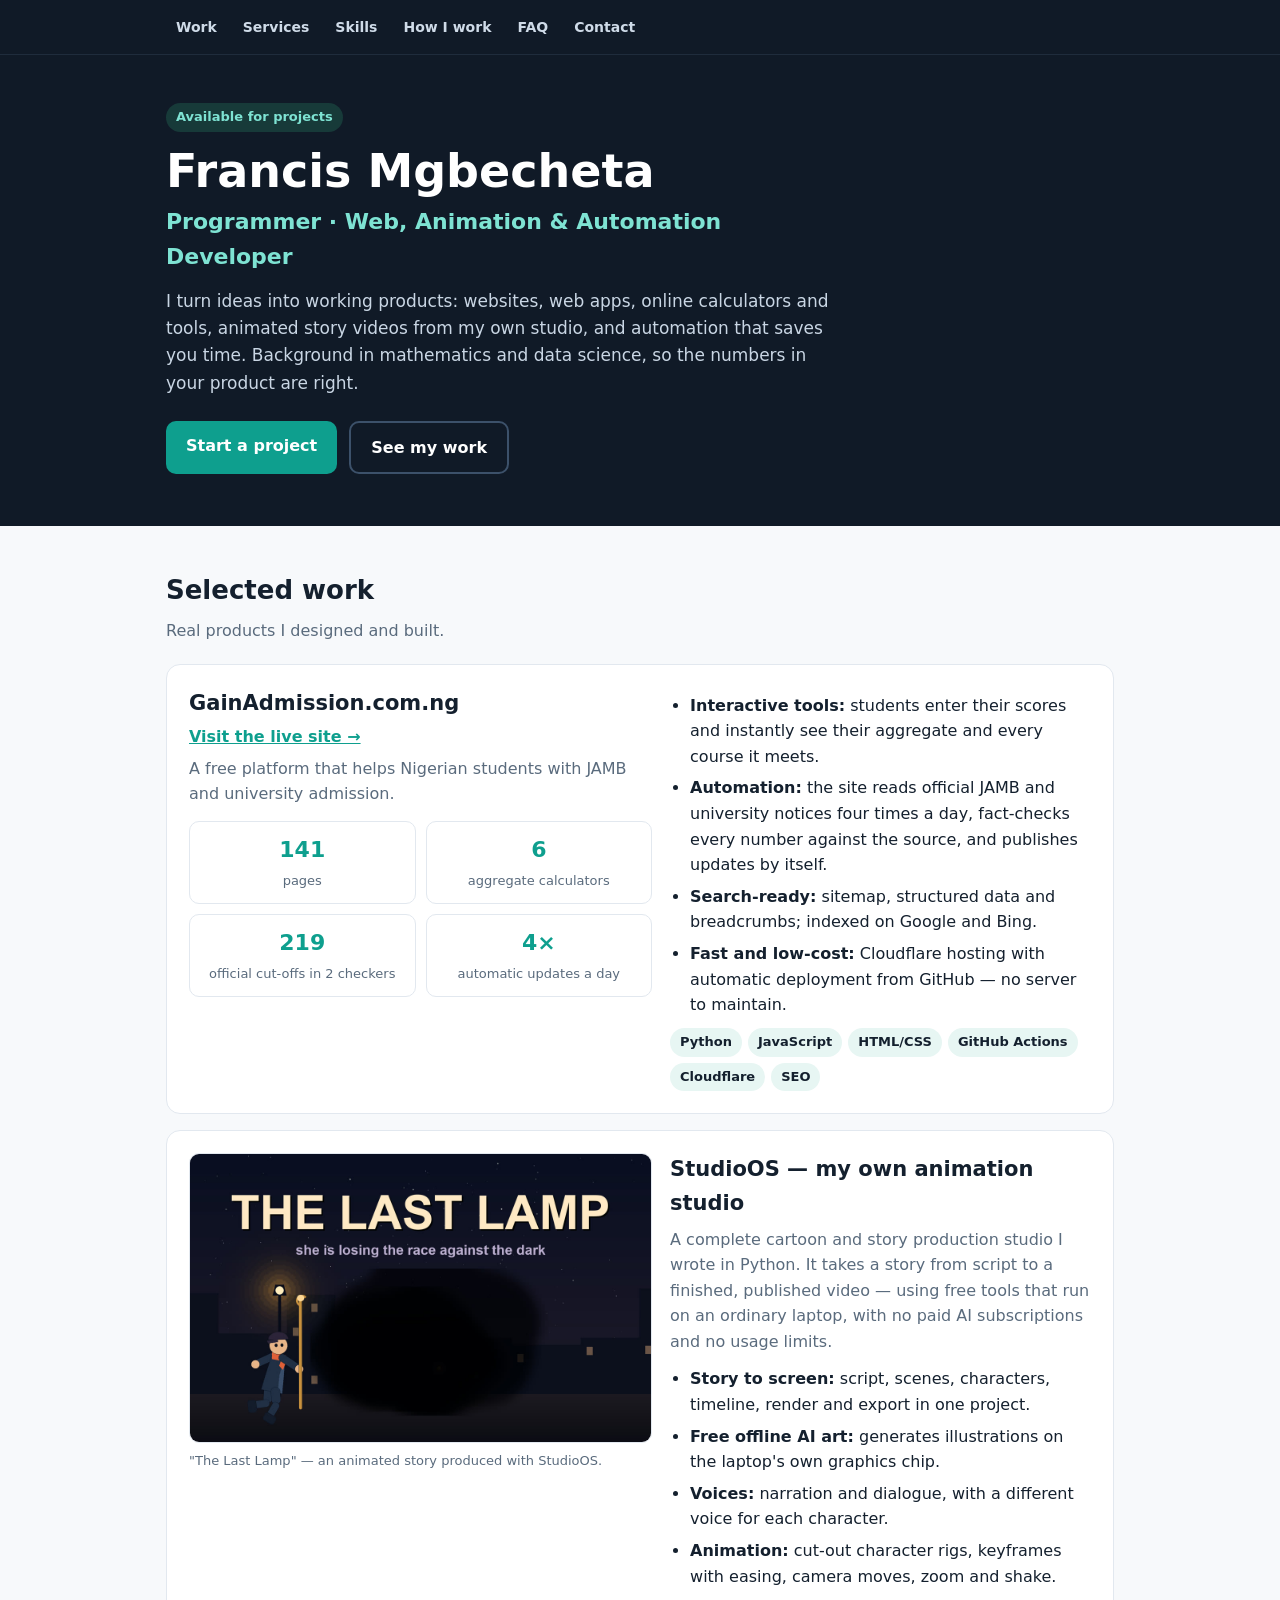
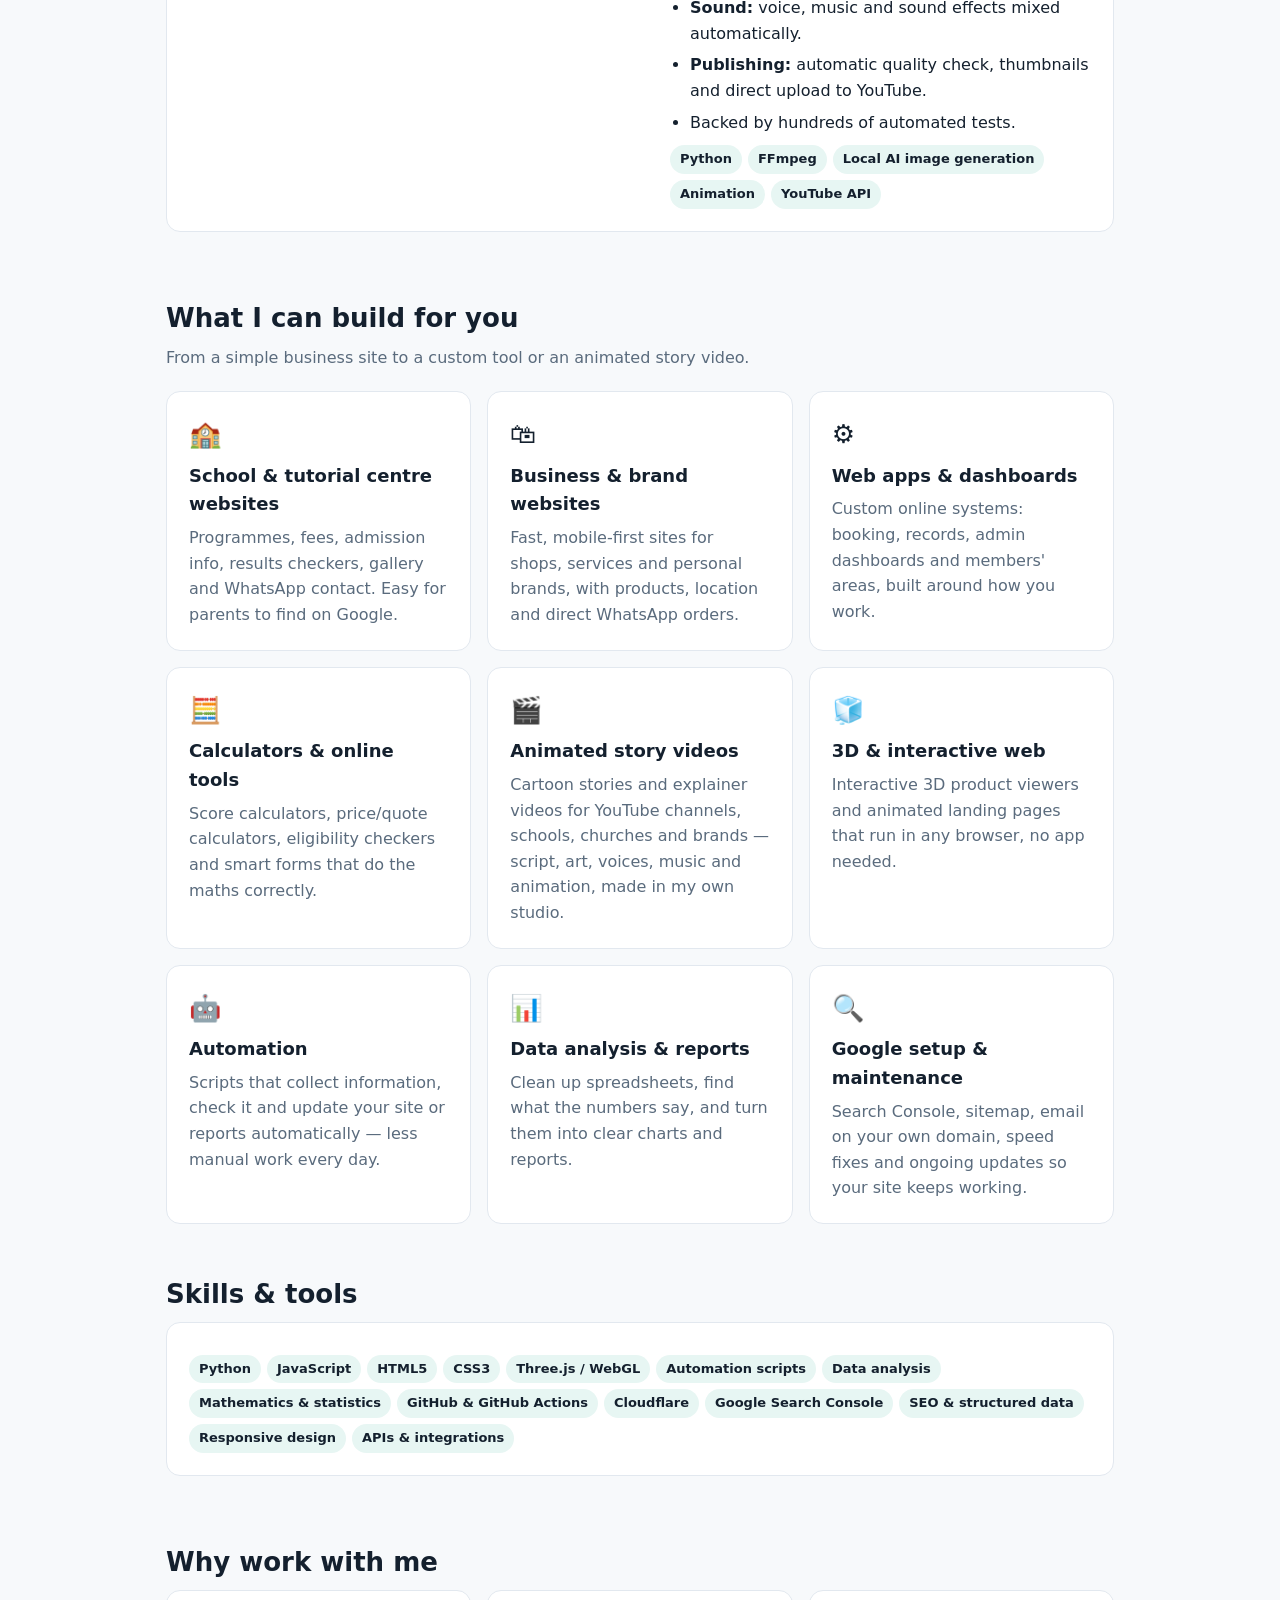
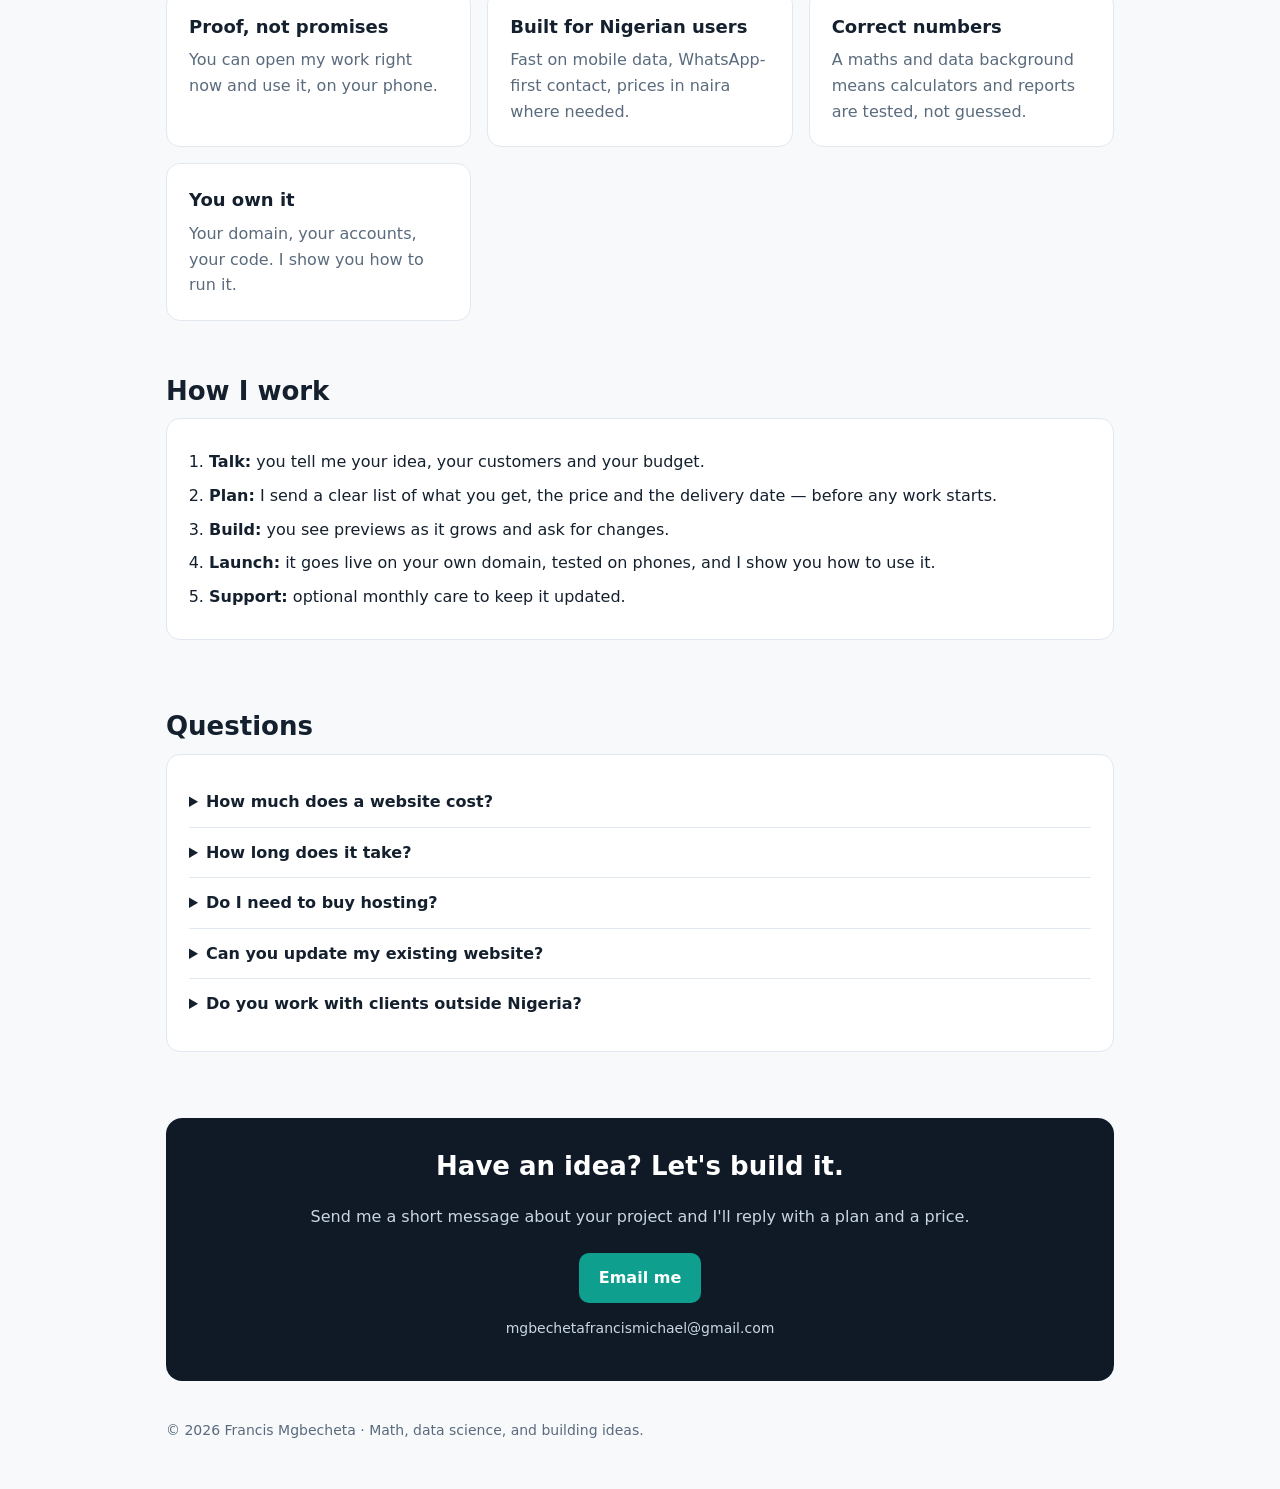
==== index.html @ 2dc27412 "Portfolio: Francis Mgbecheta" ====
<!doctype html>
<html lang="en">
<head>
<meta charset="utf-8">
<meta name="viewport" content="width=device-width, initial-scale=1">
<title>Francis Mgbecheta - Programmer, Web, Animation &amp; Automation</title>
<meta name="description" content="Francis Mgbecheta builds websites, web apps, online tools, animated story videos and automation for schools, businesses and brands. See GainAdmission.com.ng and StudioOS, my own animation studio.">
<style>
:root {
  --bg: #f7f9fb; --card: #ffffff; --text: #14202e; --muted: #5a6b7d; --line: #e2e8ef;
  --brand: #0e9f8e; --brand-dark: #0b7f72; --navy: #101a27; --chip: #e7f6f3;
}
@media (prefers-color-scheme: dark) {
  :root { --bg: #0f1722; --card: #172231; --text: #e8eef5; --muted: #9fb0c3; --line: #263547;
          --brand: #22c3ae; --brand-dark: #1aa794; --navy: #0a1119; --chip: #173a39; }
}
* { box-sizing: border-box; }
html { scroll-behavior: smooth; }
body { margin: 0; background: var(--bg); color: var(--text);
  font: 16px/1.6 system-ui, -apple-system, "Segoe UI", Roboto, Arial, sans-serif; }
.wrap { max-width: 980px; margin: 0 auto; padding: 0 16px; }
nav.top { position: sticky; top: 0; z-index: 5; background: var(--navy); border-bottom: 1px solid #1f2c3c; }
nav.top .wrap { display: flex; gap: 6px; overflow-x: auto; white-space: nowrap; padding-top: 10px; padding-bottom: 10px; scrollbar-width: none; }
nav.top a { color: #cfdbe8; text-decoration: none; font-size: 14px; font-weight: 600; padding: 6px 10px; border-radius: 8px; }
nav.top a:hover { background: #1c2a3b; color: #fff; }
header { background: var(--navy); color: #fff; padding: 48px 0 52px; }
.tag { display: inline-block; background: #173a39; color: #7ee3d3; font-size: 13px; font-weight: 700; padding: 4px 10px; border-radius: 999px; margin-bottom: 14px; }
header h1 { margin: 0 0 6px; font-size: clamp(30px, 6.5vw, 46px); line-height: 1.12; }
header .role { margin: 0 0 14px; font-size: clamp(18px, 3.6vw, 22px); color: #7ee3d3; font-weight: 700; }
header p { margin: 0; color: #c9d6e4; font-size: 17px; max-width: 680px; }
.btns { margin-top: 24px; display: flex; flex-wrap: wrap; gap: 12px; }
.btn { display: inline-block; padding: 12px 20px; border-radius: 10px; font-weight: 700; text-decoration: none; }
.btn-main { background: var(--brand); color: #fff; }
.btn-main:hover { background: var(--brand-dark); }
.btn-ghost { border: 2px solid #3c516a; color: #fff; }
section { padding: 44px 0 6px; }
h2 { font-size: 26px; margin: 0 0 6px; }
.sub { color: var(--muted); margin: 0 0 20px; }
.card { background: var(--card); border: 1px solid var(--line); border-radius: 14px; padding: 22px; margin-bottom: 16px; }
.project { display: grid; gap: 18px; }
@media (min-width: 760px) { .project.two { grid-template-columns: 1.1fr 1fr; align-items: start; } }
.shot { width: 100%; border-radius: 10px; border: 1px solid var(--line); background: linear-gradient(135deg, #12304a, #0e9f8e); aspect-ratio: 16 / 10; object-fit: cover; display: block; }
.shot-ph { display: flex; align-items: center; justify-content: center; color: #e8fff9; font-weight: 800; font-size: 22px; text-align: center; padding: 16px; }
.project h3 { margin: 0 0 4px; font-size: 21px; }
.project .link { color: var(--brand); font-weight: 700; }
.lede { color: var(--muted); margin: 6px 0 12px; }
.chips { display: flex; flex-wrap: wrap; gap: 6px; margin: 10px 0 0; padding: 0; list-style: none; }
.chips li { background: var(--chip); color: var(--text); font-size: 13px; font-weight: 600; padding: 4px 10px; border-radius: 999px; margin: 0; }
.stats { display: grid; grid-template-columns: repeat(2, 1fr); gap: 10px; margin: 14px 0; }
.stat { border: 1px solid var(--line); border-radius: 10px; padding: 10px; text-align: center; }
.stat b { display: block; font-size: 22px; color: var(--brand); }
.stat span { font-size: 13px; color: var(--muted); }
ul.list { padding-left: 20px; margin: 0; }
ul.list li { margin: 6px 0; }
.grid { display: grid; grid-template-columns: repeat(auto-fit, minmax(250px, 1fr)); gap: 16px; }
.grid .card { margin: 0; }
.grid .card h3 { margin: 0 0 6px; font-size: 18px; }
.grid .card p { margin: 0; color: var(--muted); }
.icon { font-size: 26px; display: block; margin-bottom: 6px; }
ol.steps { padding-left: 20px; margin: 0; }
ol.steps li { margin: 8px 0; }
details { border-bottom: 1px solid var(--line); padding: 12px 0; }
details:last-child { border-bottom: 0; }
summary { cursor: pointer; font-weight: 700; }
details p { color: var(--muted); margin: 8px 0 0; }
.cta { background: var(--navy); color: #fff; border-radius: 16px; padding: 28px 22px; text-align: center; }
.cta h2 { color: #fff; }
.cta p { color: #c9d6e4; }
footer { padding: 32px 0 48px; color: var(--muted); font-size: 14px; }
a { color: var(--brand); }
</style>
</head>
<body>
<nav class="top" aria-label="Sections">
  <div class="wrap">
    <a href="#work">Work</a>
    <a href="#services">Services</a>
    <a href="#skills">Skills</a>
    <a href="#process">How I work</a>
    <a href="#faq">FAQ</a>
    <a href="#contact">Contact</a>
  </div>
</nav>

<header>
  <div class="wrap">
    <span class="tag">Available for projects</span>
    <h1>Francis Mgbecheta</h1>
    <p class="role">Programmer &middot; Web, Animation &amp; Automation Developer</p>
    <p>I turn ideas into working products: websites, web apps, online calculators and tools, animated
    story videos from my own studio, and automation that saves you time. Background in mathematics and data science, so the numbers in
    your product are right.</p>
    <div class="btns">
      <a class="btn btn-main" href="#contact">Start a project</a>
      <a class="btn btn-ghost" href="#work">See my work</a>
    </div>
  </div>
</header>

<main class="wrap">

  <section id="work">
    <h2>Selected work</h2>
    <p class="sub">Real products I designed and built.</p>

    <div class="card project two">
      <div>
        <h3>GainAdmission.com.ng</h3>
        <a class="link" href="https://gainadmission.com.ng/" target="_blank" rel="noopener">Visit the live site &rarr;</a>
        <p class="lede">A free platform that helps Nigerian students with JAMB and university admission.</p>
        <div class="stats">
          <div class="stat"><b>141</b><span>pages</span></div>
          <div class="stat"><b>6</b><span>aggregate calculators</span></div>
          <div class="stat"><b>219</b><span>official cut-offs in 2 checkers</span></div>
          <div class="stat"><b>4&times;</b><span>automatic updates a day</span></div>
        </div>
      </div>
      <div>
        <ul class="list">
          <li><strong>Interactive tools:</strong> students enter their scores and instantly see their aggregate and every
          course it meets.</li>
          <li><strong>Automation:</strong> the site reads official JAMB and university notices four times a day,
          fact-checks every number against the source, and publishes updates by itself.</li>
          <li><strong>Search-ready:</strong> sitemap, structured data and breadcrumbs; indexed on Google and Bing.</li>
          <li><strong>Fast and low-cost:</strong> Cloudflare hosting with automatic deployment from GitHub &mdash; no
          server to maintain.</li>
        </ul>
        <ul class="chips"><li>Python</li><li>JavaScript</li><li>HTML/CSS</li><li>GitHub Actions</li><li>Cloudflare</li><li>SEO</li></ul>
      </div>
    </div>

    <div class="card project two">
      <div>
        <img class="shot" src="img/studioos-last-lamp.jpg" alt="Thumbnail of the animated story The Last Lamp, made with StudioOS">
        <p style="color:var(--muted);font-size:13px;margin:8px 0 0">"The Last Lamp" &mdash; an animated story produced with StudioOS.</p>
      </div>
      <div>
        <h3>StudioOS &mdash; my own animation studio</h3>
        <p class="lede">A complete cartoon and story production studio I wrote in Python. It takes a story from script
        to a finished, published video &mdash; using free tools that run on an ordinary laptop, with no paid AI
        subscriptions and no usage limits.</p>
        <ul class="list">
          <li><strong>Story to screen:</strong> script, scenes, characters, timeline, render and export in one project.</li>
          <li><strong>Free offline AI art:</strong> generates illustrations on the laptop's own graphics chip.</li>
          <li><strong>Voices:</strong> narration and dialogue, with a different voice for each character.</li>
          <li><strong>Animation:</strong> cut-out character rigs, keyframes with easing, camera moves, zoom and shake.</li>
          <li><strong>Sound:</strong> voice, music and sound effects mixed automatically.</li>
          <li><strong>Publishing:</strong> automatic quality check, thumbnails and direct upload to YouTube.</li>
          <li>Backed by hundreds of automated tests.</li>
        </ul>
        <ul class="chips"><li>Python</li><li>FFmpeg</li><li>Local AI image generation</li><li>Animation</li><li>YouTube API</li></ul>
      </div>
    </div>
  </section>

  <section id="services">
    <h2>What I can build for you</h2>
    <p class="sub">From a simple business site to a custom tool or an animated story video.</p>
    <div class="grid">
      <div class="card"><span class="icon">&#127979;</span><h3>School &amp; tutorial centre websites</h3>
        <p>Programmes, fees, admission info, results checkers, gallery and WhatsApp contact. Easy for parents to find on Google.</p></div>
      <div class="card"><span class="icon">&#128717;</span><h3>Business &amp; brand websites</h3>
        <p>Fast, mobile-first sites for shops, services and personal brands, with products, location and direct WhatsApp orders.</p></div>
      <div class="card"><span class="icon">&#9881;&#65039;</span><h3>Web apps &amp; dashboards</h3>
        <p>Custom online systems: booking, records, admin dashboards and members' areas, built around how you work.</p></div>
      <div class="card"><span class="icon">&#129518;</span><h3>Calculators &amp; online tools</h3>
        <p>Score calculators, price/quote calculators, eligibility checkers and smart forms that do the maths correctly.</p></div>
      <div class="card"><span class="icon">&#127916;</span><h3>Animated story videos</h3>
        <p>Cartoon stories and explainer videos for YouTube channels, schools, churches and brands &mdash; script, art,
        voices, music and animation, made in my own studio.</p></div>
      <div class="card"><span class="icon">&#129482;</span><h3>3D &amp; interactive web</h3>
        <p>Interactive 3D product viewers and animated landing pages that run in any browser, no app needed.</p></div>
      <div class="card"><span class="icon">&#129302;</span><h3>Automation</h3>
        <p>Scripts that collect information, check it and update your site or reports automatically &mdash; less manual work every day.</p></div>
      <div class="card"><span class="icon">&#128202;</span><h3>Data analysis &amp; reports</h3>
        <p>Clean up spreadsheets, find what the numbers say, and turn them into clear charts and reports.</p></div>
      <div class="card"><span class="icon">&#128269;</span><h3>Google setup &amp; maintenance</h3>
        <p>Search Console, sitemap, email on your own domain, speed fixes and ongoing updates so your site keeps working.</p></div>
    </div>
  </section>

  <section id="skills">
    <h2>Skills &amp; tools</h2>
    <div class="card">
      <ul class="chips">
        <li>Python</li><li>JavaScript</li><li>HTML5</li><li>CSS3</li><li>Three.js / WebGL</li><li>Automation scripts</li>
        <li>Data analysis</li><li>Mathematics &amp; statistics</li><li>GitHub &amp; GitHub Actions</li><li>Cloudflare</li>
        <li>Google Search Console</li><li>SEO &amp; structured data</li><li>Responsive design</li><li>APIs &amp; integrations</li>
      </ul>
    </div>
  </section>

  <section>
    <h2>Why work with me</h2>
    <div class="grid">
      <div class="card"><h3>Proof, not promises</h3><p>You can open my work right now and use it, on your phone.</p></div>
      <div class="card"><h3>Built for Nigerian users</h3><p>Fast on mobile data, WhatsApp-first contact, prices in naira where needed.</p></div>
      <div class="card"><h3>Correct numbers</h3><p>A maths and data background means calculators and reports are tested, not guessed.</p></div>
      <div class="card"><h3>You own it</h3><p>Your domain, your accounts, your code. I show you how to run it.</p></div>
    </div>
  </section>

  <section id="process">
    <h2>How I work</h2>
    <div class="card">
      <ol class="steps">
        <li><strong>Talk:</strong> you tell me your idea, your customers and your budget.</li>
        <li><strong>Plan:</strong> I send a clear list of what you get, the price and the delivery date &mdash; before any work starts.</li>
        <li><strong>Build:</strong> you see previews as it grows and ask for changes.</li>
        <li><strong>Launch:</strong> it goes live on your own domain, tested on phones, and I show you how to use it.</li>
        <li><strong>Support:</strong> optional monthly care to keep it updated.</li>
      </ol>
    </div>
  </section>

  <section id="faq">
    <h2>Questions</h2>
    <div class="card">
      <details><summary>How much does a website cost?</summary>
        <p>It depends on the number of pages and features. Tell me what you need and I'll send a fixed price before I start &mdash; no surprises.</p></details>
      <details><summary>How long does it take?</summary>
        <p>A simple business or school site usually takes days, not months. Bigger apps and 3D projects get a clear timeline in the plan.</p></details>
      <details><summary>Do I need to buy hosting?</summary>
        <p>Often not. Many sites can run on free or very low-cost hosting. You will usually only need your own domain name.</p></details>
      <details><summary>Can you update my existing website?</summary>
        <p>Yes &mdash; I can fix, speed up, redesign or add tools to an existing site.</p></details>
      <details><summary>Do you work with clients outside Nigeria?</summary>
        <p>Yes. I work remotely and communicate by email or WhatsApp.</p></details>
    </div>
  </section>

  <section id="contact">
    <div class="cta">
      <h2>Have an idea? Let's build it.</h2>
      <p>Send me a short message about your project and I'll reply with a plan and a price.</p>
      <div class="btns" style="justify-content:center">
        <a class="btn btn-main" href="mailto:mgbechetafrancismichael@gmail.com?subject=Project%20enquiry">Email me</a>
      </div>
      <p style="margin-top:14px;font-size:14px">mgbechetafrancismichael@gmail.com</p>
    </div>
  </section>
</main>

<footer>
  <div class="wrap">&copy; 2026 Francis Mgbecheta &middot; Math, data science, and building ideas.</div>
</footer>
</body>
</html>
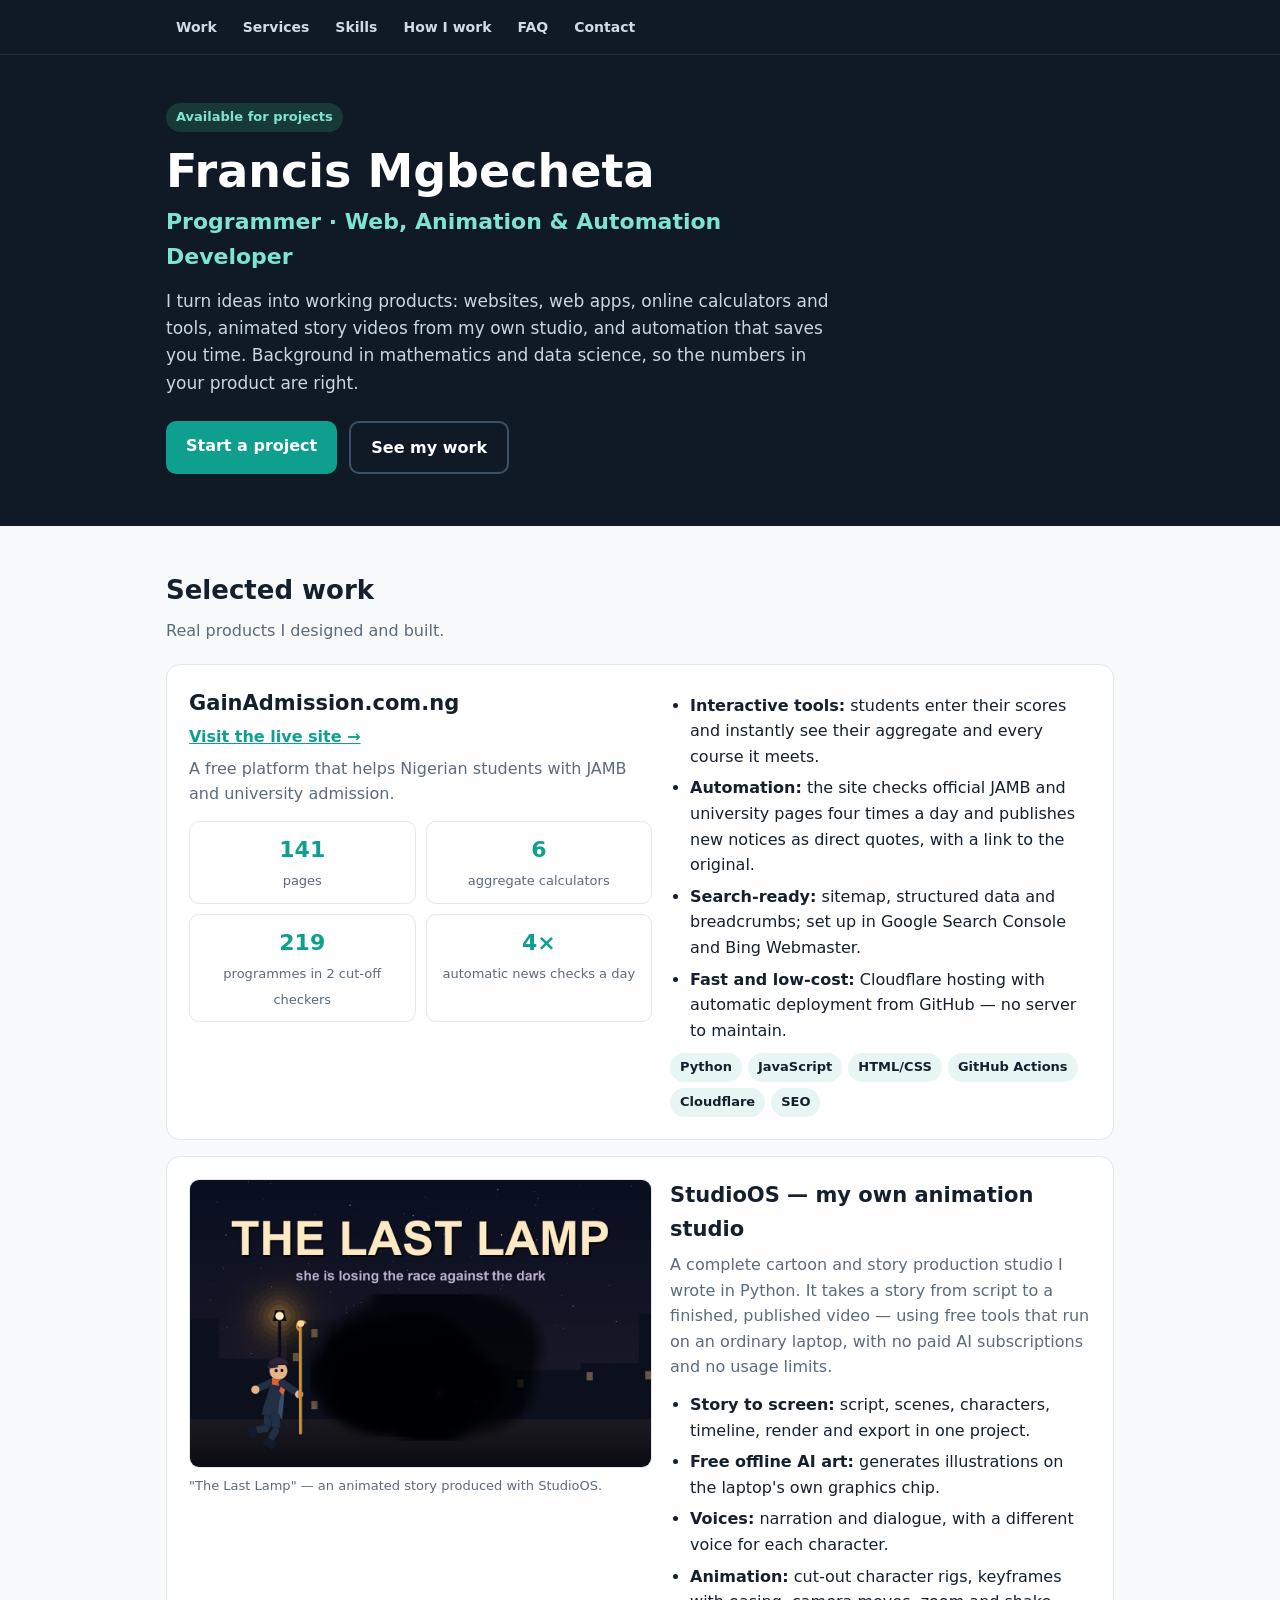
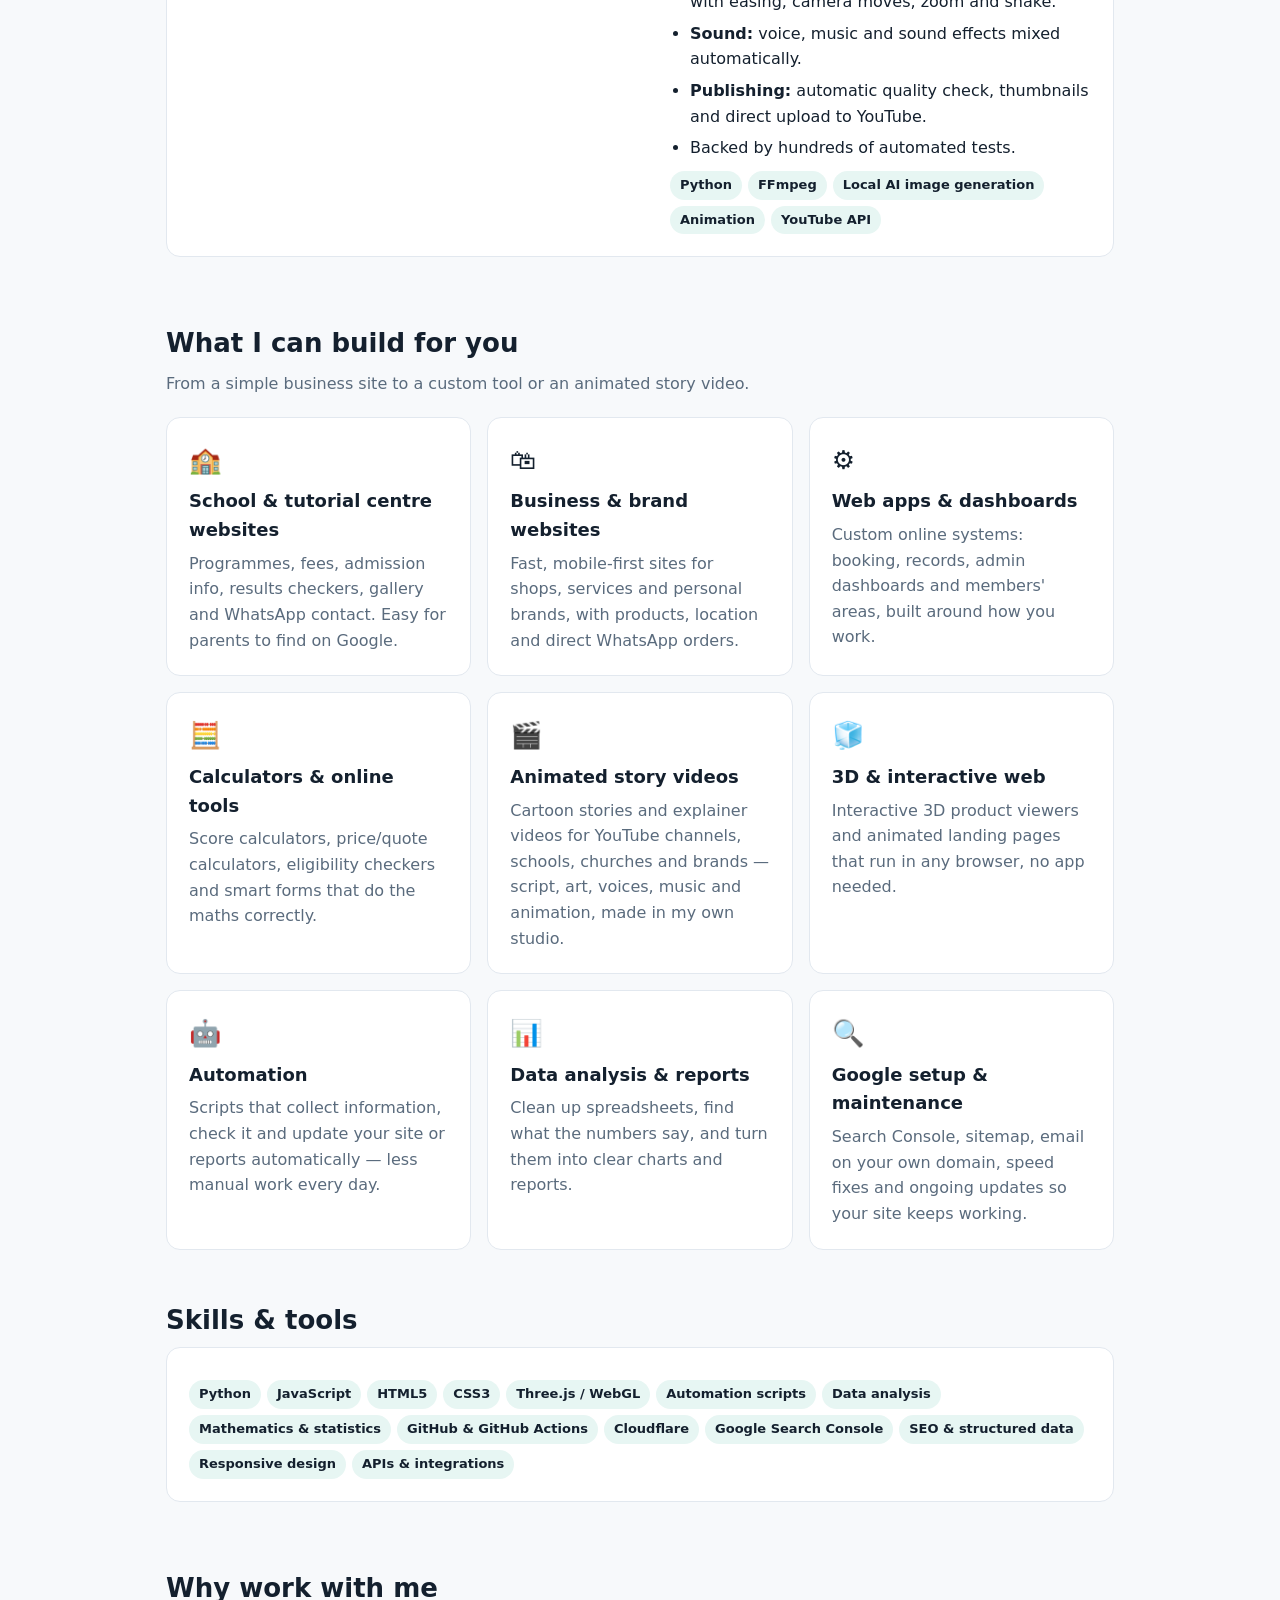
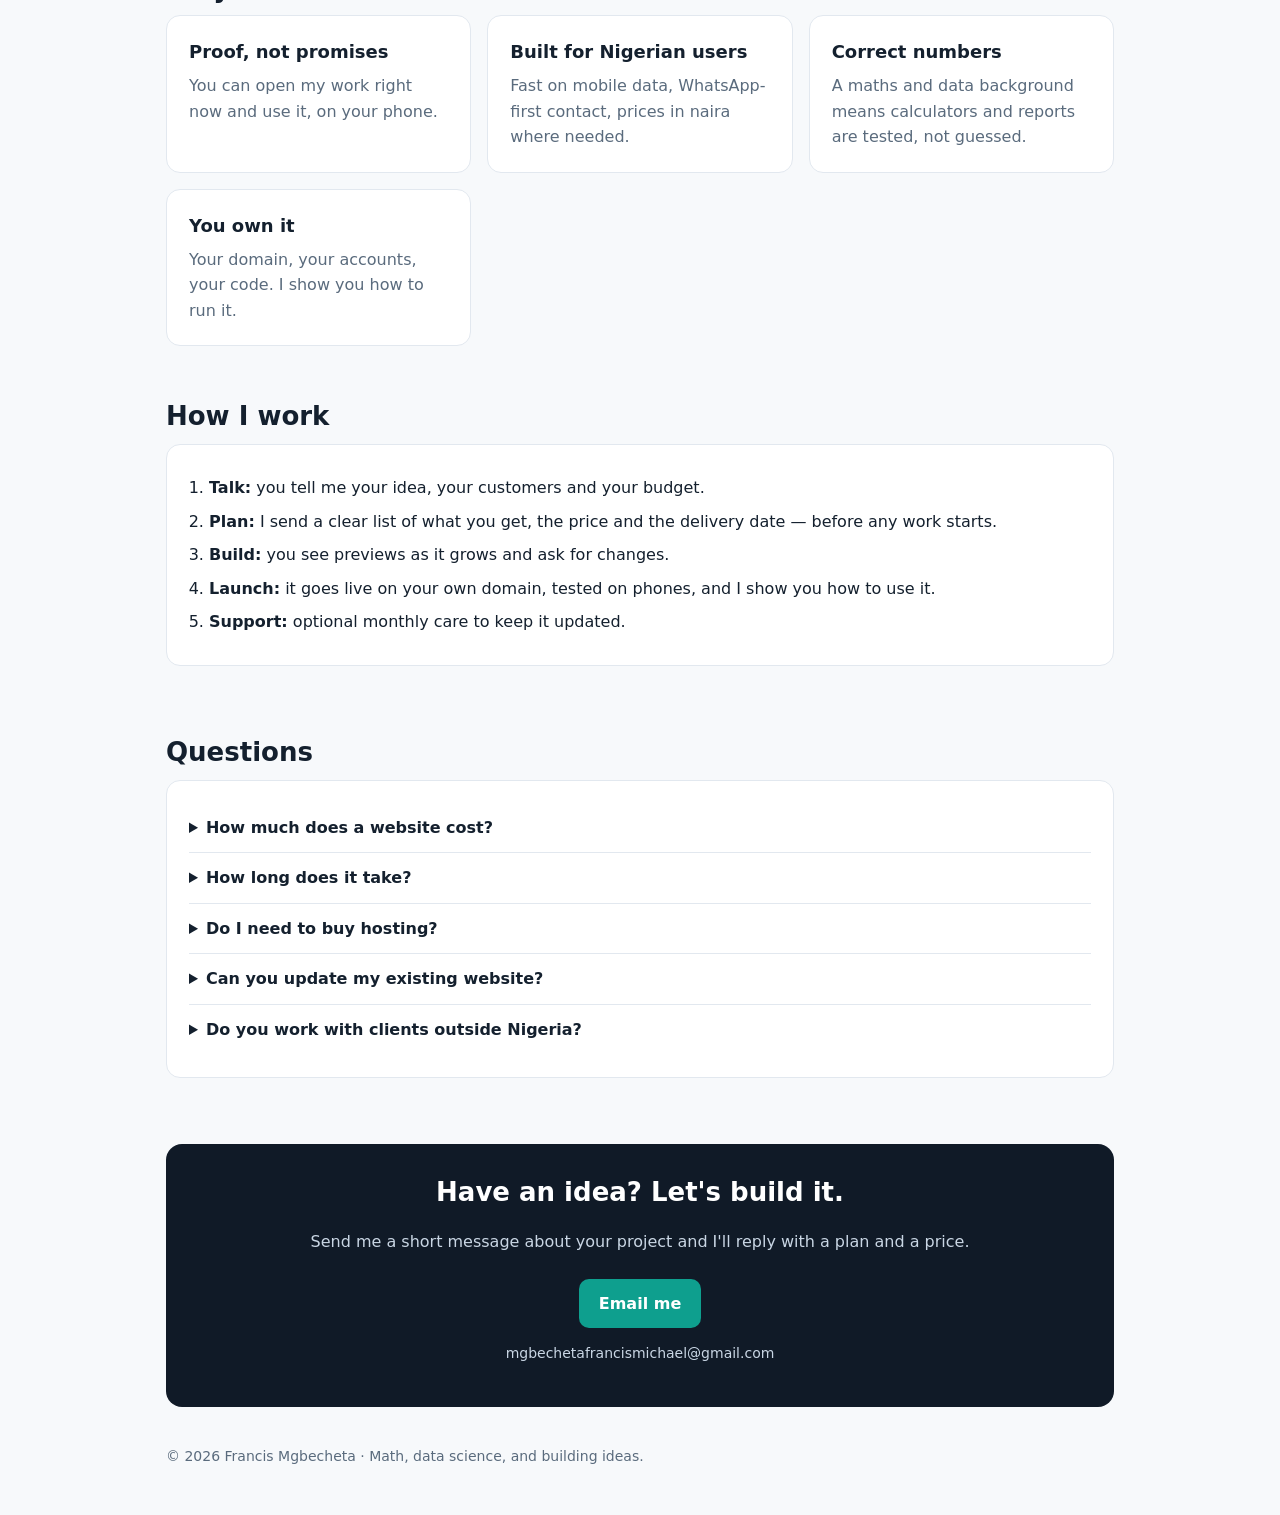
==== commit 03c9e457: "Accurate wording for GainAdmission automation" ====
--- a/index.html
+++ b/index.html
@@ -111,17 +111,17 @@
         <div class="stats">
           <div class="stat"><b>141</b><span>pages</span></div>
           <div class="stat"><b>6</b><span>aggregate calculators</span></div>
-          <div class="stat"><b>219</b><span>official cut-offs in 2 checkers</span></div>
-          <div class="stat"><b>4&times;</b><span>automatic updates a day</span></div>
+          <div class="stat"><b>219</b><span>programmes in 2 cut-off checkers</span></div>
+          <div class="stat"><b>4&times;</b><span>automatic news checks a day</span></div>
         </div>
       </div>
       <div>
         <ul class="list">
           <li><strong>Interactive tools:</strong> students enter their scores and instantly see their aggregate and every
           course it meets.</li>
-          <li><strong>Automation:</strong> the site reads official JAMB and university notices four times a day,
-          fact-checks every number against the source, and publishes updates by itself.</li>
-          <li><strong>Search-ready:</strong> sitemap, structured data and breadcrumbs; indexed on Google and Bing.</li>
+          <li><strong>Automation:</strong> the site checks official JAMB and university pages four times a day and
+          publishes new notices as direct quotes, with a link to the original.</li>
+          <li><strong>Search-ready:</strong> sitemap, structured data and breadcrumbs; set up in Google Search Console and Bing Webmaster.</li>
           <li><strong>Fast and low-cost:</strong> Cloudflare hosting with automatic deployment from GitHub &mdash; no
           server to maintain.</li>
         </ul>
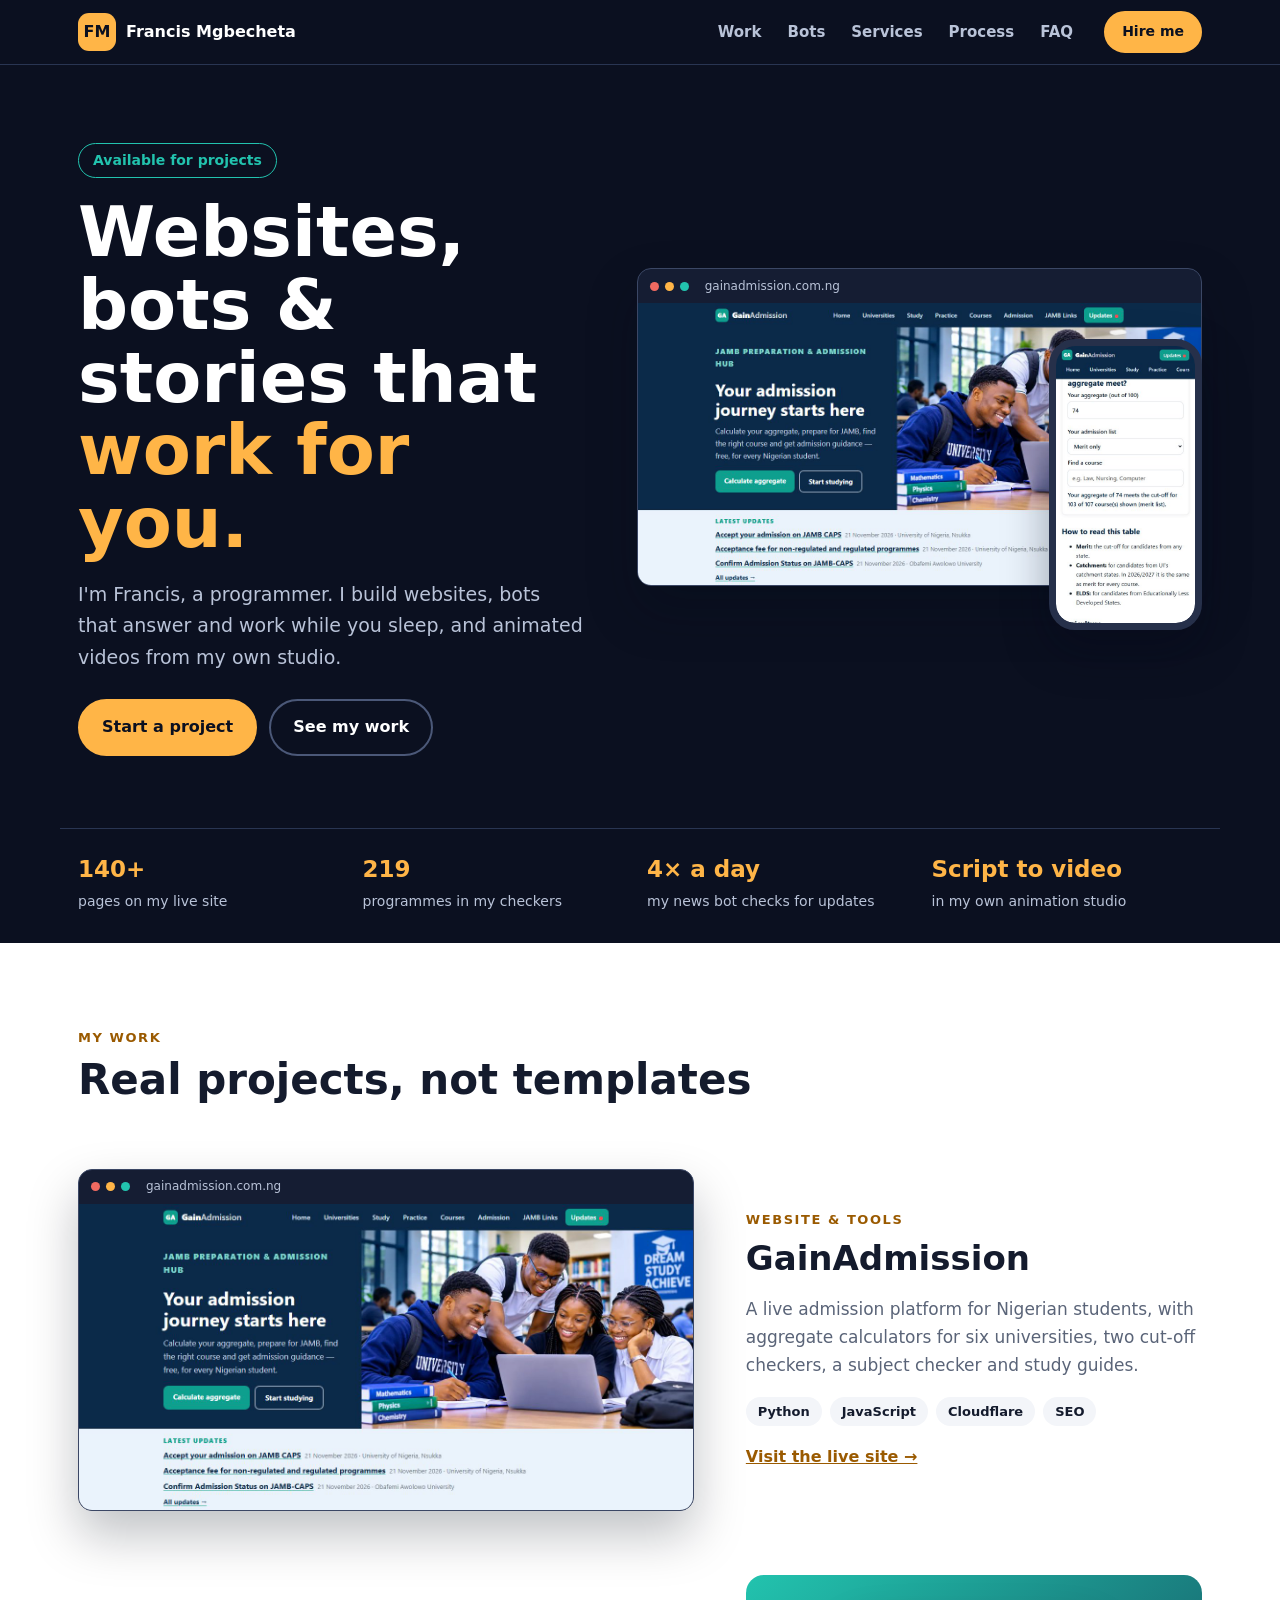
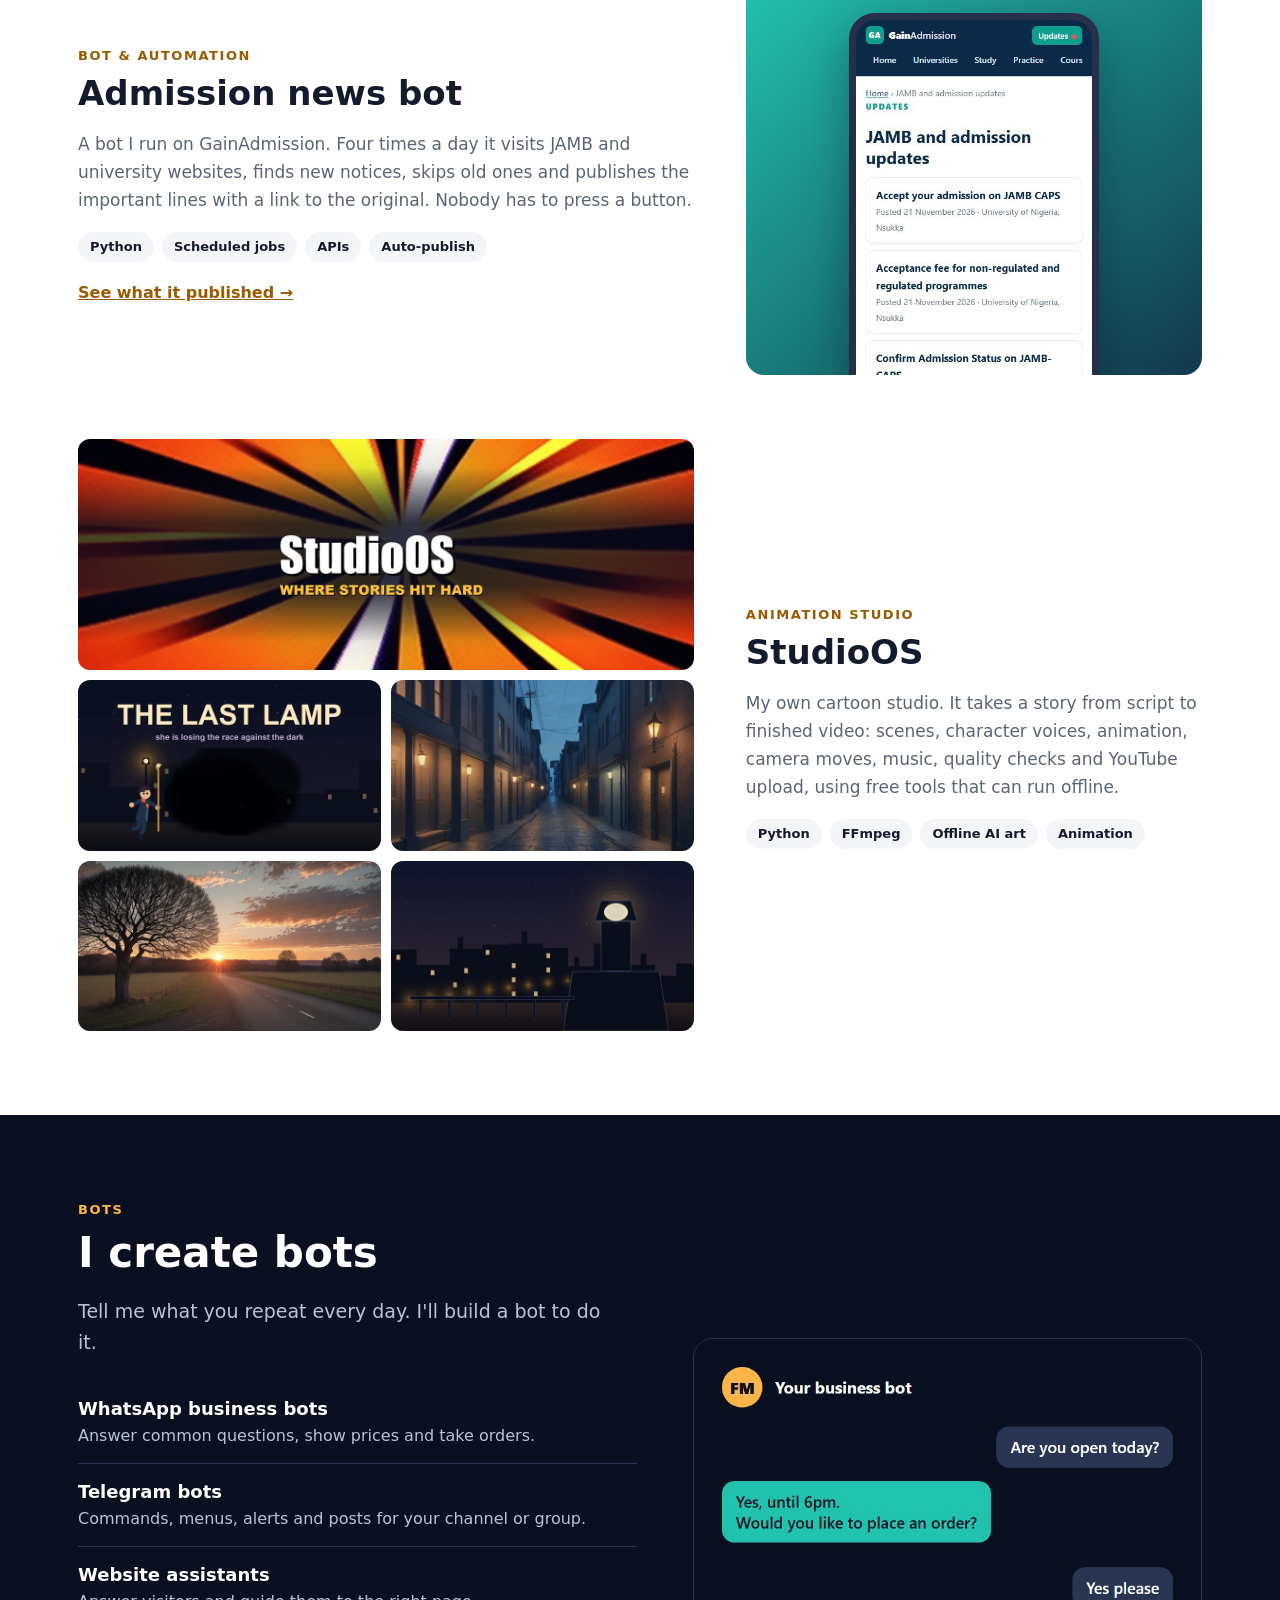
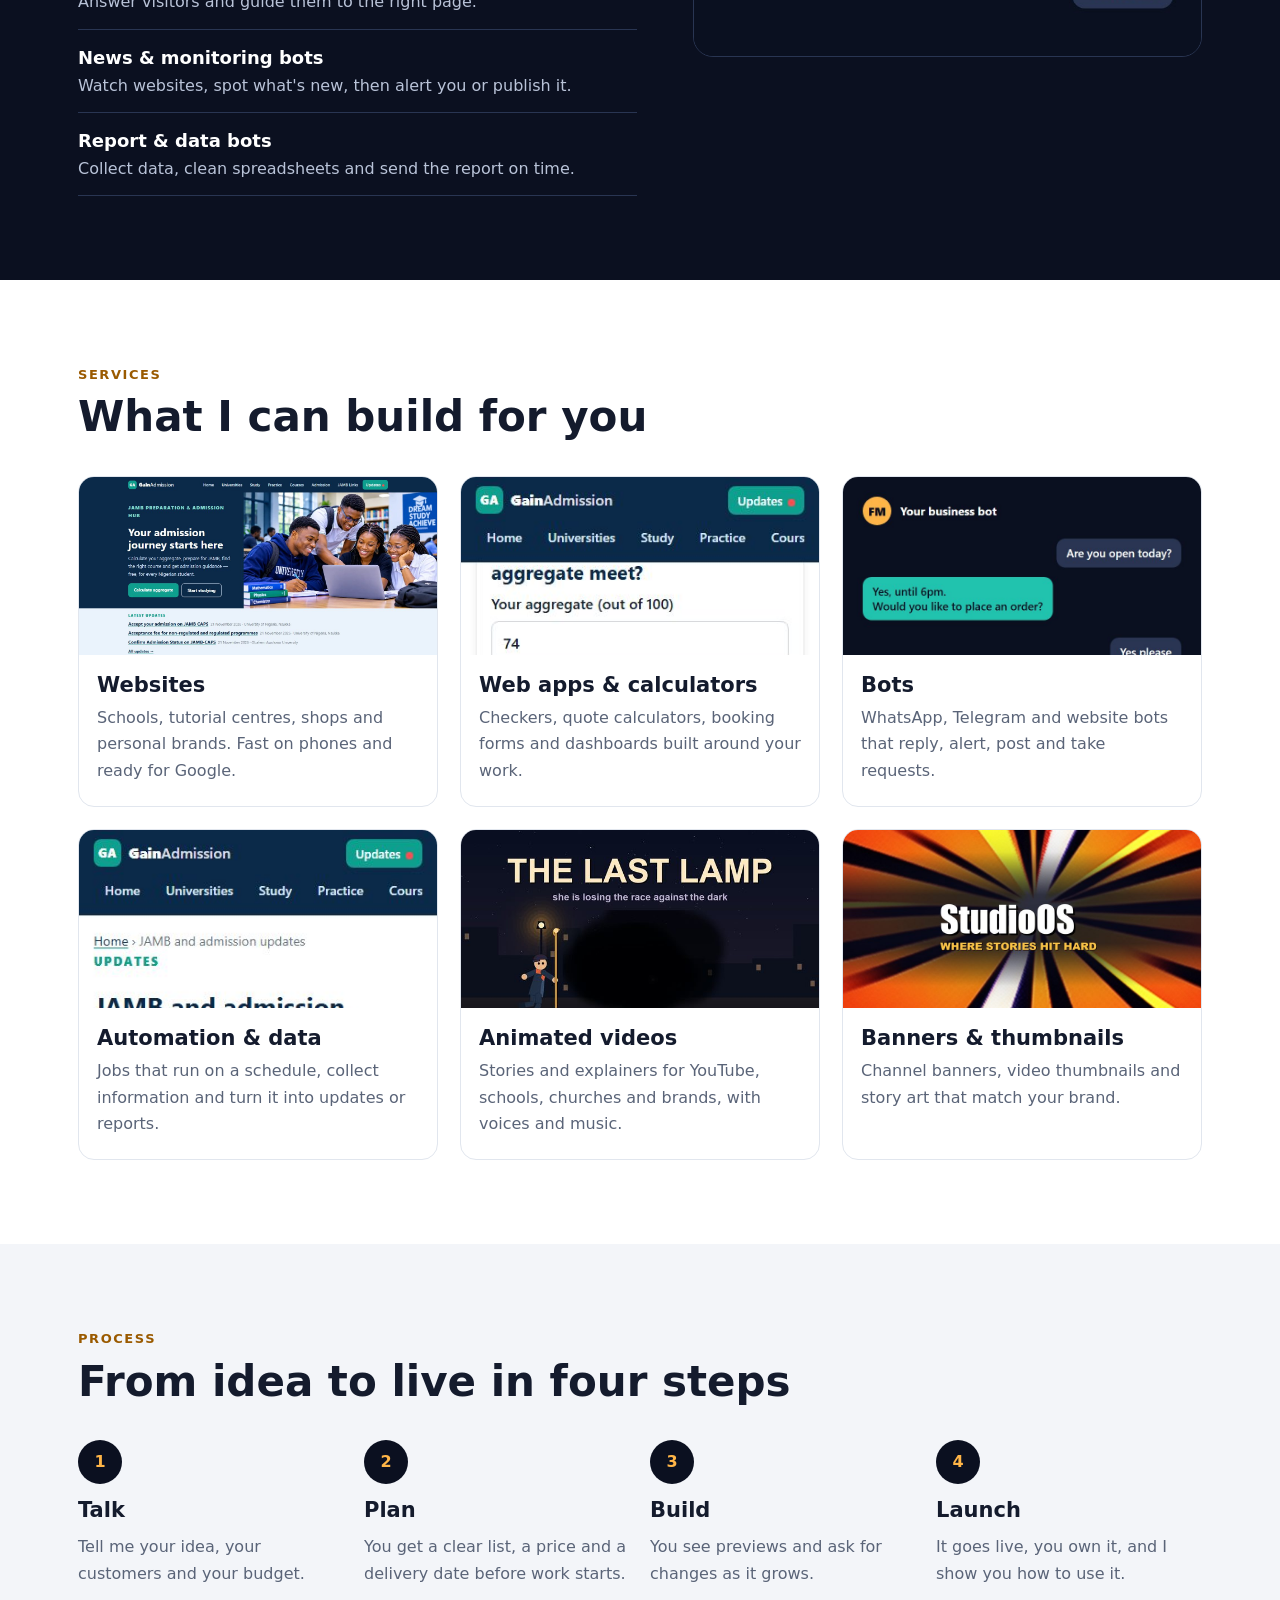
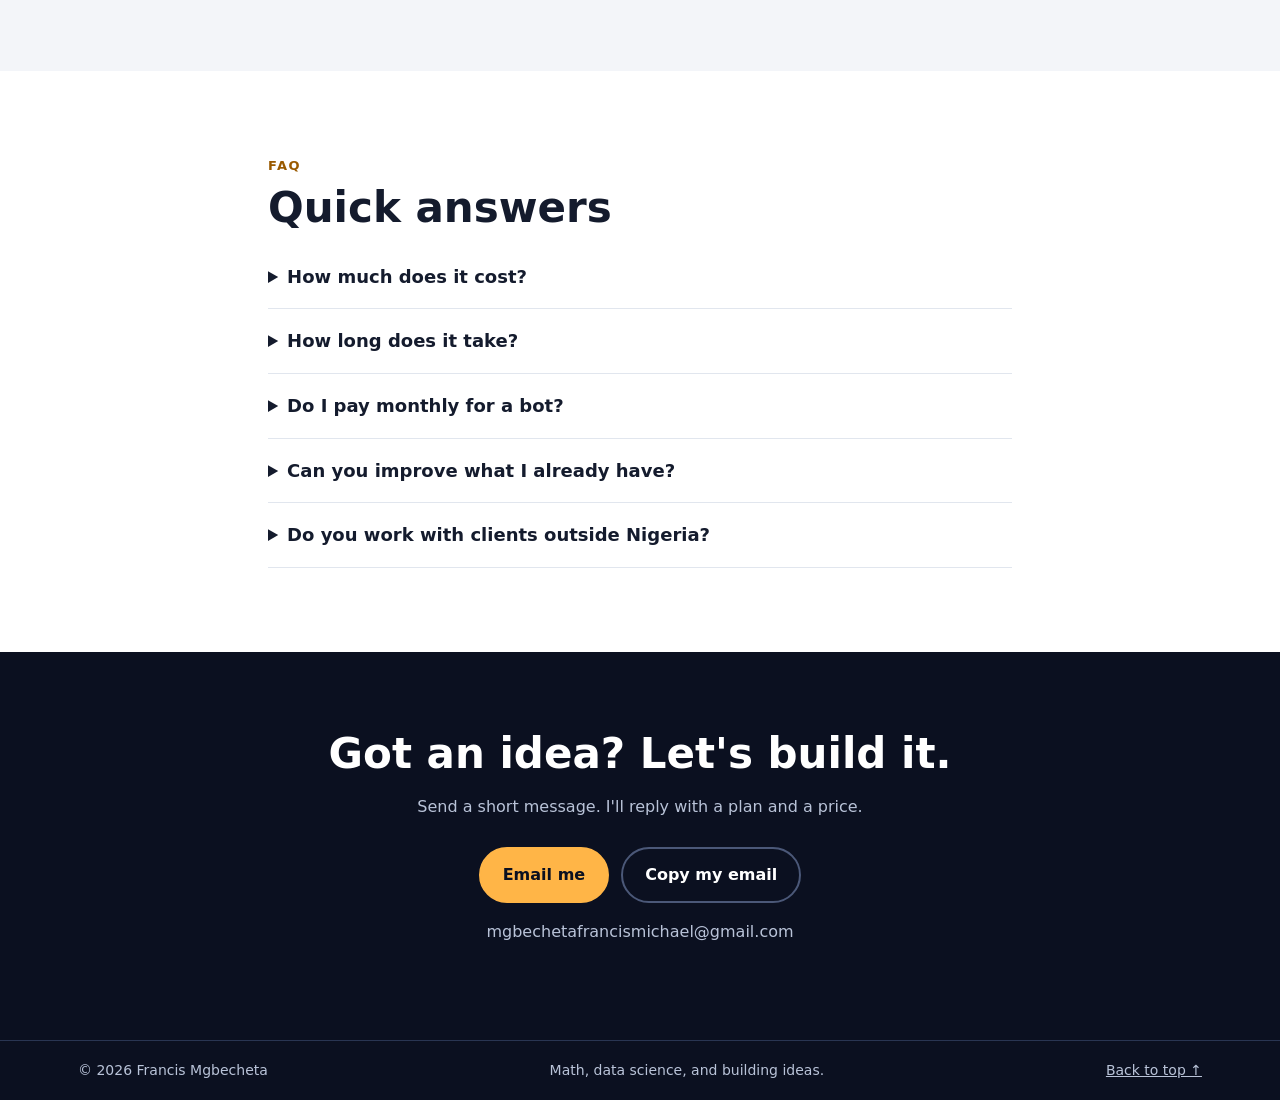
==== commit 764a796c: "New portfolio website: images, bots, link preview" ====
--- a/index.html
+++ b/index.html
@@ -3,246 +3,208 @@
 <head>
 <meta charset="utf-8">
 <meta name="viewport" content="width=device-width, initial-scale=1">
-<title>Francis Mgbecheta - Programmer, Web, Animation &amp; Automation</title>
-<meta name="description" content="Francis Mgbecheta builds websites, web apps, online tools, animated story videos and automation for schools, businesses and brands. See GainAdmission.com.ng and StudioOS, my own animation studio.">
-<style>
-:root {
-  --bg: #f7f9fb; --card: #ffffff; --text: #14202e; --muted: #5a6b7d; --line: #e2e8ef;
-  --brand: #0e9f8e; --brand-dark: #0b7f72; --navy: #101a27; --chip: #e7f6f3;
-}
-@media (prefers-color-scheme: dark) {
-  :root { --bg: #0f1722; --card: #172231; --text: #e8eef5; --muted: #9fb0c3; --line: #263547;
-          --brand: #22c3ae; --brand-dark: #1aa794; --navy: #0a1119; --chip: #173a39; }
-}
-* { box-sizing: border-box; }
-html { scroll-behavior: smooth; }
-body { margin: 0; background: var(--bg); color: var(--text);
-  font: 16px/1.6 system-ui, -apple-system, "Segoe UI", Roboto, Arial, sans-serif; }
-.wrap { max-width: 980px; margin: 0 auto; padding: 0 16px; }
-nav.top { position: sticky; top: 0; z-index: 5; background: var(--navy); border-bottom: 1px solid #1f2c3c; }
-nav.top .wrap { display: flex; gap: 6px; overflow-x: auto; white-space: nowrap; padding-top: 10px; padding-bottom: 10px; scrollbar-width: none; }
-nav.top a { color: #cfdbe8; text-decoration: none; font-size: 14px; font-weight: 600; padding: 6px 10px; border-radius: 8px; }
-nav.top a:hover { background: #1c2a3b; color: #fff; }
-header { background: var(--navy); color: #fff; padding: 48px 0 52px; }
-.tag { display: inline-block; background: #173a39; color: #7ee3d3; font-size: 13px; font-weight: 700; padding: 4px 10px; border-radius: 999px; margin-bottom: 14px; }
-header h1 { margin: 0 0 6px; font-size: clamp(30px, 6.5vw, 46px); line-height: 1.12; }
-header .role { margin: 0 0 14px; font-size: clamp(18px, 3.6vw, 22px); color: #7ee3d3; font-weight: 700; }
-header p { margin: 0; color: #c9d6e4; font-size: 17px; max-width: 680px; }
-.btns { margin-top: 24px; display: flex; flex-wrap: wrap; gap: 12px; }
-.btn { display: inline-block; padding: 12px 20px; border-radius: 10px; font-weight: 700; text-decoration: none; }
-.btn-main { background: var(--brand); color: #fff; }
-.btn-main:hover { background: var(--brand-dark); }
-.btn-ghost { border: 2px solid #3c516a; color: #fff; }
-section { padding: 44px 0 6px; }
-h2 { font-size: 26px; margin: 0 0 6px; }
-.sub { color: var(--muted); margin: 0 0 20px; }
-.card { background: var(--card); border: 1px solid var(--line); border-radius: 14px; padding: 22px; margin-bottom: 16px; }
-.project { display: grid; gap: 18px; }
-@media (min-width: 760px) { .project.two { grid-template-columns: 1.1fr 1fr; align-items: start; } }
-.shot { width: 100%; border-radius: 10px; border: 1px solid var(--line); background: linear-gradient(135deg, #12304a, #0e9f8e); aspect-ratio: 16 / 10; object-fit: cover; display: block; }
-.shot-ph { display: flex; align-items: center; justify-content: center; color: #e8fff9; font-weight: 800; font-size: 22px; text-align: center; padding: 16px; }
-.project h3 { margin: 0 0 4px; font-size: 21px; }
-.project .link { color: var(--brand); font-weight: 700; }
-.lede { color: var(--muted); margin: 6px 0 12px; }
-.chips { display: flex; flex-wrap: wrap; gap: 6px; margin: 10px 0 0; padding: 0; list-style: none; }
-.chips li { background: var(--chip); color: var(--text); font-size: 13px; font-weight: 600; padding: 4px 10px; border-radius: 999px; margin: 0; }
-.stats { display: grid; grid-template-columns: repeat(2, 1fr); gap: 10px; margin: 14px 0; }
-.stat { border: 1px solid var(--line); border-radius: 10px; padding: 10px; text-align: center; }
-.stat b { display: block; font-size: 22px; color: var(--brand); }
-.stat span { font-size: 13px; color: var(--muted); }
-ul.list { padding-left: 20px; margin: 0; }
-ul.list li { margin: 6px 0; }
-.grid { display: grid; grid-template-columns: repeat(auto-fit, minmax(250px, 1fr)); gap: 16px; }
-.grid .card { margin: 0; }
-.grid .card h3 { margin: 0 0 6px; font-size: 18px; }
-.grid .card p { margin: 0; color: var(--muted); }
-.icon { font-size: 26px; display: block; margin-bottom: 6px; }
-ol.steps { padding-left: 20px; margin: 0; }
-ol.steps li { margin: 8px 0; }
-details { border-bottom: 1px solid var(--line); padding: 12px 0; }
-details:last-child { border-bottom: 0; }
-summary { cursor: pointer; font-weight: 700; }
-details p { color: var(--muted); margin: 8px 0 0; }
-.cta { background: var(--navy); color: #fff; border-radius: 16px; padding: 28px 22px; text-align: center; }
-.cta h2 { color: #fff; }
-.cta p { color: #c9d6e4; }
-footer { padding: 32px 0 48px; color: var(--muted); font-size: 14px; }
-a { color: var(--brand); }
-</style>
+<title>Francis Mgbecheta | Websites, Bots &amp; Animation</title>
+<meta name="description" content="Francis Mgbecheta builds websites, web apps, WhatsApp and Telegram bots, automation and animated story videos. See my work.">
+<meta name="theme-color" content="#0b1020">
+<link rel="canonical" href="https://scottfrancis90.github.io/">
+<meta property="og:type" content="website">
+<meta property="og:site_name" content="Francis Mgbecheta">
+<meta property="og:url" content="https://scottfrancis90.github.io/">
+<meta property="og:title" content="Francis Mgbecheta | Websites, Bots &amp; Animation">
+<meta property="og:description" content="I build websites, bots, automation and animated videos. See my work.">
+<meta property="og:image" content="https://scottfrancis90.github.io/img/share.jpg">
+<meta property="og:image:width" content="1200">
+<meta property="og:image:height" content="630">
+<meta property="og:image:alt" content="Francis Mgbecheta: websites, bots and animation">
+<meta name="twitter:card" content="summary_large_image">
+<link rel="icon" type="image/png" href="/img/icon.png">
+<link rel="apple-touch-icon" href="/img/icon.png">
+<link rel="stylesheet" href="style.css">
+<script type="application/ld+json">{"@context":"https://schema.org","@type":"Person","name":"Francis Mgbecheta","url":"https://scottfrancis90.github.io/","jobTitle":"Web, Bot and Automation Developer"}</script>
 </head>
 <body>
-<nav class="top" aria-label="Sections">
-  <div class="wrap">
-    <a href="#work">Work</a>
-    <a href="#services">Services</a>
-    <a href="#skills">Skills</a>
-    <a href="#process">How I work</a>
-    <a href="#faq">FAQ</a>
-    <a href="#contact">Contact</a>
-  </div>
-</nav>
-
-<header>
-  <div class="wrap">
-    <span class="tag">Available for projects</span>
-    <h1>Francis Mgbecheta</h1>
-    <p class="role">Programmer &middot; Web, Animation &amp; Automation Developer</p>
-    <p>I turn ideas into working products: websites, web apps, online calculators and tools, animated
-    story videos from my own studio, and automation that saves you time. Background in mathematics and data science, so the numbers in
-    your product are right.</p>
-    <div class="btns">
-      <a class="btn btn-main" href="#contact">Start a project</a>
-      <a class="btn btn-ghost" href="#work">See my work</a>
-    </div>
+
+<header class="nav">
+  <div class="wrap nav-in">
+    <a class="logo" href="#top"><span>FM</span><b>Francis Mgbecheta</b></a>
+    <nav aria-label="Main">
+      <a href="#work">Work</a>
+      <a href="#bots">Bots</a>
+      <a href="#services">Services</a>
+      <a href="#process">Process</a>
+      <a href="#faq">FAQ</a>
+    </nav>
+    <a class="btn btn-small" href="#contact">Hire me</a>
   </div>
 </header>
 
-<main class="wrap">
-
-  <section id="work">
-    <h2>Selected work</h2>
-    <p class="sub">Real products I designed and built.</p>
-
-    <div class="card project two">
+<main id="top">
+<section class="hero">
+  <div class="wrap hero-in">
+    <div>
+      <p class="pill">Available for projects</p>
+      <h1>Websites, bots &amp; stories that <em>work for you.</em></h1>
+      <p class="lead">I'm Francis, a programmer. I build websites, bots that answer and work while you sleep,
+      and animated videos from my own studio.</p>
+      <div class="actions">
+        <a class="btn" href="#contact">Start a project</a>
+        <a class="btn btn-line" href="#work">See my work</a>
+      </div>
+    </div>
+    <div class="showcase">
+      <div class="browser">
+        <div class="bar"><i></i><i></i><i></i><span>gainadmission.com.ng</span></div>
+        <img src="img/gainadmission.jpg" width="1280" height="640" alt="GainAdmission website home page">
+      </div>
+      <div class="phone"><img src="img/checker.jpg" width="390" height="780" alt="GainAdmission cut-off checker on a phone"></div>
+    </div>
+  </div>
+  <div class="wrap facts">
+    <p><b>140+</b><span>pages on my live site</span></p>
+    <p><b>219</b><span>programmes in my checkers</span></p>
+    <p><b>4&times; a day</b><span>my news bot checks for updates</span></p>
+    <p><b>Script to video</b><span>in my own animation studio</span></p>
+  </div>
+</section>
+
+<section class="block" id="work">
+  <div class="wrap">
+    <p class="kicker">My work</p>
+    <h2>Real projects, not templates</h2>
+
+    <article class="case">
+      <a class="case-img browser" href="https://gainadmission.com.ng/" target="_blank" rel="noopener">
+        <div class="bar"><i></i><i></i><i></i><span>gainadmission.com.ng</span></div>
+        <img src="img/gainadmission.jpg" width="1280" height="640" loading="lazy" alt="GainAdmission home page">
+      </a>
       <div>
-        <h3>GainAdmission.com.ng</h3>
-        <a class="link" href="https://gainadmission.com.ng/" target="_blank" rel="noopener">Visit the live site &rarr;</a>
-        <p class="lede">A free platform that helps Nigerian students with JAMB and university admission.</p>
-        <div class="stats">
-          <div class="stat"><b>141</b><span>pages</span></div>
-          <div class="stat"><b>6</b><span>aggregate calculators</span></div>
-          <div class="stat"><b>219</b><span>programmes in 2 cut-off checkers</span></div>
-          <div class="stat"><b>4&times;</b><span>automatic news checks a day</span></div>
-        </div>
-      </div>
+        <p class="label">Website &amp; tools</p>
+        <h3>GainAdmission</h3>
+        <p>A live admission platform for Nigerian students, with aggregate calculators for six universities,
+        two cut-off checkers, a subject checker and study guides.</p>
+        <ul class="chips"><li>Python</li><li>JavaScript</li><li>Cloudflare</li><li>SEO</li></ul>
+        <a class="more" href="https://gainadmission.com.ng/" target="_blank" rel="noopener">Visit the live site &rarr;</a>
+      </div>
+    </article>
+
+    <article class="case flip">
+      <a class="case-img phone-stage" href="https://gainadmission.com.ng/updates/" target="_blank" rel="noopener">
+        <div class="phone"><img src="img/newsbot.jpg" width="390" height="780" loading="lazy" alt="Updates published by the news bot"></div>
+      </a>
       <div>
-        <ul class="list">
-          <li><strong>Interactive tools:</strong> students enter their scores and instantly see their aggregate and every
-          course it meets.</li>
-          <li><strong>Automation:</strong> the site checks official JAMB and university pages four times a day and
-          publishes new notices as direct quotes, with a link to the original.</li>
-          <li><strong>Search-ready:</strong> sitemap, structured data and breadcrumbs; set up in Google Search Console and Bing Webmaster.</li>
-          <li><strong>Fast and low-cost:</strong> Cloudflare hosting with automatic deployment from GitHub &mdash; no
-          server to maintain.</li>
-        </ul>
-        <ul class="chips"><li>Python</li><li>JavaScript</li><li>HTML/CSS</li><li>GitHub Actions</li><li>Cloudflare</li><li>SEO</li></ul>
-      </div>
-    </div>
-
-    <div class="card project two">
+        <p class="label">Bot &amp; automation</p>
+        <h3>Admission news bot</h3>
+        <p>A bot I run on GainAdmission. Four times a day it visits JAMB and university websites, finds new
+        notices, skips old ones and publishes the important lines with a link to the original. Nobody has to
+        press a button.</p>
+        <ul class="chips"><li>Python</li><li>Scheduled jobs</li><li>APIs</li><li>Auto-publish</li></ul>
+        <a class="more" href="https://gainadmission.com.ng/updates/" target="_blank" rel="noopener">See what it published &rarr;</a>
+      </div>
+    </article>
+
+    <article class="case">
+      <div class="case-img gallery">
+        <img class="wide" src="img/studioos.jpg" width="1280" height="480" loading="lazy" alt="StudioOS: where stories hit hard">
+        <img src="img/last-lamp.jpg" width="640" height="360" loading="lazy" alt="The Last Lamp, an animated story">
+        <img src="img/alley.jpg" width="640" height="360" loading="lazy" alt="Night street background made in StudioOS">
+        <img src="img/sunset.jpg" width="640" height="360" loading="lazy" alt="Sunset background made in StudioOS">
+        <img src="img/city.jpg" width="640" height="360" loading="lazy" alt="City scene from The Last Lamp">
+      </div>
       <div>
-        <img class="shot" src="img/studioos-last-lamp.jpg" alt="Thumbnail of the animated story The Last Lamp, made with StudioOS">
-        <p style="color:var(--muted);font-size:13px;margin:8px 0 0">"The Last Lamp" &mdash; an animated story produced with StudioOS.</p>
-      </div>
-      <div>
-        <h3>StudioOS &mdash; my own animation studio</h3>
-        <p class="lede">A complete cartoon and story production studio I wrote in Python. It takes a story from script
-        to a finished, published video &mdash; using free tools that run on an ordinary laptop, with no paid AI
-        subscriptions and no usage limits.</p>
-        <ul class="list">
-          <li><strong>Story to screen:</strong> script, scenes, characters, timeline, render and export in one project.</li>
-          <li><strong>Free offline AI art:</strong> generates illustrations on the laptop's own graphics chip.</li>
-          <li><strong>Voices:</strong> narration and dialogue, with a different voice for each character.</li>
-          <li><strong>Animation:</strong> cut-out character rigs, keyframes with easing, camera moves, zoom and shake.</li>
-          <li><strong>Sound:</strong> voice, music and sound effects mixed automatically.</li>
-          <li><strong>Publishing:</strong> automatic quality check, thumbnails and direct upload to YouTube.</li>
-          <li>Backed by hundreds of automated tests.</li>
-        </ul>
-        <ul class="chips"><li>Python</li><li>FFmpeg</li><li>Local AI image generation</li><li>Animation</li><li>YouTube API</li></ul>
-      </div>
-    </div>
-  </section>
-
-  <section id="services">
+        <p class="label">Animation studio</p>
+        <h3>StudioOS</h3>
+        <p>My own cartoon studio. It takes a story from script to finished video: scenes, character voices,
+        animation, camera moves, music, quality checks and YouTube upload, using free tools that can run offline.</p>
+        <ul class="chips"><li>Python</li><li>FFmpeg</li><li>Offline AI art</li><li>Animation</li></ul>
+      </div>
+    </article>
+  </div>
+</section>
+
+<section class="block dark" id="bots">
+  <div class="wrap bots-in">
+    <div>
+      <p class="kicker">Bots</p>
+      <h2>I create bots</h2>
+      <p class="lead">Tell me what you repeat every day. I'll build a bot to do it.</p>
+      <ul class="bot-list">
+        <li><b>WhatsApp business bots</b><span>Answer common questions, show prices and take orders.</span></li>
+        <li><b>Telegram bots</b><span>Commands, menus, alerts and posts for your channel or group.</span></li>
+        <li><b>Website assistants</b><span>Answer visitors and guide them to the right page.</span></li>
+        <li><b>News &amp; monitoring bots</b><span>Watch websites, spot what's new, then alert you or publish it.</span></li>
+        <li><b>Report &amp; data bots</b><span>Collect data, clean spreadsheets and send the report on time.</span></li>
+      </ul>
+    </div>
+    <img class="bot-art" src="img/bot.jpg" width="800" height="500" loading="lazy" alt="A business bot replying to a customer">
+  </div>
+</section>
+
+<section class="block" id="services">
+  <div class="wrap">
+    <p class="kicker">Services</p>
     <h2>What I can build for you</h2>
-    <p class="sub">From a simple business site to a custom tool or an animated story video.</p>
-    <div class="grid">
-      <div class="card"><span class="icon">&#127979;</span><h3>School &amp; tutorial centre websites</h3>
-        <p>Programmes, fees, admission info, results checkers, gallery and WhatsApp contact. Easy for parents to find on Google.</p></div>
-      <div class="card"><span class="icon">&#128717;</span><h3>Business &amp; brand websites</h3>
-        <p>Fast, mobile-first sites for shops, services and personal brands, with products, location and direct WhatsApp orders.</p></div>
-      <div class="card"><span class="icon">&#9881;&#65039;</span><h3>Web apps &amp; dashboards</h3>
-        <p>Custom online systems: booking, records, admin dashboards and members' areas, built around how you work.</p></div>
-      <div class="card"><span class="icon">&#129518;</span><h3>Calculators &amp; online tools</h3>
-        <p>Score calculators, price/quote calculators, eligibility checkers and smart forms that do the maths correctly.</p></div>
-      <div class="card"><span class="icon">&#127916;</span><h3>Animated story videos</h3>
-        <p>Cartoon stories and explainer videos for YouTube channels, schools, churches and brands &mdash; script, art,
-        voices, music and animation, made in my own studio.</p></div>
-      <div class="card"><span class="icon">&#129482;</span><h3>3D &amp; interactive web</h3>
-        <p>Interactive 3D product viewers and animated landing pages that run in any browser, no app needed.</p></div>
-      <div class="card"><span class="icon">&#129302;</span><h3>Automation</h3>
-        <p>Scripts that collect information, check it and update your site or reports automatically &mdash; less manual work every day.</p></div>
-      <div class="card"><span class="icon">&#128202;</span><h3>Data analysis &amp; reports</h3>
-        <p>Clean up spreadsheets, find what the numbers say, and turn them into clear charts and reports.</p></div>
-      <div class="card"><span class="icon">&#128269;</span><h3>Google setup &amp; maintenance</h3>
-        <p>Search Console, sitemap, email on your own domain, speed fixes and ongoing updates so your site keeps working.</p></div>
-    </div>
-  </section>
-
-  <section id="skills">
-    <h2>Skills &amp; tools</h2>
-    <div class="card">
-      <ul class="chips">
-        <li>Python</li><li>JavaScript</li><li>HTML5</li><li>CSS3</li><li>Three.js / WebGL</li><li>Automation scripts</li>
-        <li>Data analysis</li><li>Mathematics &amp; statistics</li><li>GitHub &amp; GitHub Actions</li><li>Cloudflare</li>
-        <li>Google Search Console</li><li>SEO &amp; structured data</li><li>Responsive design</li><li>APIs &amp; integrations</li>
-      </ul>
-    </div>
-  </section>
-
-  <section>
-    <h2>Why work with me</h2>
-    <div class="grid">
-      <div class="card"><h3>Proof, not promises</h3><p>You can open my work right now and use it, on your phone.</p></div>
-      <div class="card"><h3>Built for Nigerian users</h3><p>Fast on mobile data, WhatsApp-first contact, prices in naira where needed.</p></div>
-      <div class="card"><h3>Correct numbers</h3><p>A maths and data background means calculators and reports are tested, not guessed.</p></div>
-      <div class="card"><h3>You own it</h3><p>Your domain, your accounts, your code. I show you how to run it.</p></div>
-    </div>
-  </section>
-
-  <section id="process">
-    <h2>How I work</h2>
-    <div class="card">
-      <ol class="steps">
-        <li><strong>Talk:</strong> you tell me your idea, your customers and your budget.</li>
-        <li><strong>Plan:</strong> I send a clear list of what you get, the price and the delivery date &mdash; before any work starts.</li>
-        <li><strong>Build:</strong> you see previews as it grows and ask for changes.</li>
-        <li><strong>Launch:</strong> it goes live on your own domain, tested on phones, and I show you how to use it.</li>
-        <li><strong>Support:</strong> optional monthly care to keep it updated.</li>
-      </ol>
-    </div>
-  </section>
-
-  <section id="faq">
-    <h2>Questions</h2>
-    <div class="card">
-      <details><summary>How much does a website cost?</summary>
-        <p>It depends on the number of pages and features. Tell me what you need and I'll send a fixed price before I start &mdash; no surprises.</p></details>
-      <details><summary>How long does it take?</summary>
-        <p>A simple business or school site usually takes days, not months. Bigger apps and 3D projects get a clear timeline in the plan.</p></details>
-      <details><summary>Do I need to buy hosting?</summary>
-        <p>Often not. Many sites can run on free or very low-cost hosting. You will usually only need your own domain name.</p></details>
-      <details><summary>Can you update my existing website?</summary>
-        <p>Yes &mdash; I can fix, speed up, redesign or add tools to an existing site.</p></details>
-      <details><summary>Do you work with clients outside Nigeria?</summary>
-        <p>Yes. I work remotely and communicate by email or WhatsApp.</p></details>
-    </div>
-  </section>
-
-  <section id="contact">
-    <div class="cta">
-      <h2>Have an idea? Let's build it.</h2>
-      <p>Send me a short message about your project and I'll reply with a plan and a price.</p>
-      <div class="btns" style="justify-content:center">
-        <a class="btn btn-main" href="mailto:mgbechetafrancismichael@gmail.com?subject=Project%20enquiry">Email me</a>
-      </div>
-      <p style="margin-top:14px;font-size:14px">mgbechetafrancismichael@gmail.com</p>
-    </div>
-  </section>
+    <div class="services">
+      <article><img src="img/gainadmission.jpg" width="1280" height="640" loading="lazy" alt="">
+        <h3>Websites</h3><p>Schools, tutorial centres, shops and personal brands. Fast on phones and ready for Google.</p></article>
+      <article><img src="img/checker.jpg" width="390" height="780" loading="lazy" alt="">
+        <h3>Web apps &amp; calculators</h3><p>Checkers, quote calculators, booking forms and dashboards built around your work.</p></article>
+      <article><img src="img/bot.jpg" width="800" height="500" loading="lazy" alt="">
+        <h3>Bots</h3><p>WhatsApp, Telegram and website bots that reply, alert, post and take requests.</p></article>
+      <article><img src="img/newsbot.jpg" width="390" height="780" loading="lazy" alt="">
+        <h3>Automation &amp; data</h3><p>Jobs that run on a schedule, collect information and turn it into updates or reports.</p></article>
+      <article><img src="img/last-lamp.jpg" width="640" height="360" loading="lazy" alt="">
+        <h3>Animated videos</h3><p>Stories and explainers for YouTube, schools, churches and brands, with voices and music.</p></article>
+      <article><img src="img/studioos.jpg" width="1280" height="480" loading="lazy" alt="">
+        <h3>Banners &amp; thumbnails</h3><p>Channel banners, video thumbnails and story art that match your brand.</p></article>
+    </div>
+  </div>
+</section>
+
+<section class="block tint" id="process">
+  <div class="wrap">
+    <p class="kicker">Process</p>
+    <h2>From idea to live in four steps</h2>
+    <ol class="steps">
+      <li><h3>Talk</h3><p>Tell me your idea, your customers and your budget.</p></li>
+      <li><h3>Plan</h3><p>You get a clear list, a price and a delivery date before work starts.</p></li>
+      <li><h3>Build</h3><p>You see previews and ask for changes as it grows.</p></li>
+      <li><h3>Launch</h3><p>It goes live, you own it, and I show you how to use it.</p></li>
+    </ol>
+  </div>
+</section>
+
+<section class="block" id="faq">
+  <div class="wrap narrow">
+    <p class="kicker">FAQ</p>
+    <h2>Quick answers</h2>
+    <details><summary>How much does it cost?</summary><p>It depends on what you need. I send a fixed price before any work starts.</p></details>
+    <details><summary>How long does it take?</summary><p>A simple site or bot takes days. Bigger apps and videos get a timeline in your plan.</p></details>
+    <details><summary>Do I pay monthly for a bot?</summary><p>Many simple bots run on free hosting. WhatsApp Business and some other services have their own charges, and I show you those before we start.</p></details>
+    <details><summary>Can you improve what I already have?</summary><p>Yes. I can fix, redesign, speed up or add tools and bots to an existing site.</p></details>
+    <details><summary>Do you work with clients outside Nigeria?</summary><p>Yes. I work remotely with clients anywhere.</p></details>
+  </div>
+</section>
+
+<section class="contact" id="contact">
+  <div class="wrap">
+    <h2>Got an idea? Let's build it.</h2>
+    <p>Send a short message. I'll reply with a plan and a price.</p>
+    <div class="actions">
+      <a class="btn" href="mailto:mgbechetafrancismichael@gmail.com?subject=Project%20enquiry">Email me</a>
+      <button class="btn btn-line" id="copy" type="button" data-email="mgbechetafrancismichael@gmail.com">Copy my email</button>
+    </div>
+    <p class="email">mgbechetafrancismichael@gmail.com</p>
+  </div>
+</section>
 </main>
 
 <footer>
-  <div class="wrap">&copy; 2026 Francis Mgbecheta &middot; Math, data science, and building ideas.</div>
+  <div class="wrap foot">
+    <p>&copy; 2026 Francis Mgbecheta</p>
+    <p>Math, data science, and building ideas.</p>
+    <a href="#top">Back to top &uarr;</a>
+  </div>
 </footer>
+<script src="site.js"></script>
 </body>
 </html>
--- a/style.css
+++ b/style.css
@@ -0,0 +1,122 @@
+:root {
+  --ink: #0b1020; --ink2: #151d33; --edge: #293552; --paper: #fff; --tint: #f3f5f9;
+  --text: #141b2d; --muted: #5a6478; --soft: #b9c3d8; --amber: #ffb547; --deep: #9a5a00; --teal: #22c3ae;
+}
+* { box-sizing: border-box; }
+html { scroll-behavior: smooth; scroll-padding-top: 72px; }
+@media (prefers-reduced-motion: reduce) { html { scroll-behavior: auto; } }
+body { margin: 0; background: var(--paper); color: var(--text); font: 16px/1.65 "Segoe UI", system-ui, -apple-system, Roboto, Arial, sans-serif; }
+img { display: block; max-width: 100%; height: auto; }
+a { color: inherit; }
+h1, h2, h3 { line-height: 1.15; margin: 0 0 12px; }
+h2 { font-size: clamp(28px, 4.5vw, 42px); font-weight: 800; }
+h3 { font-size: 21px; }
+.wrap { width: 100%; max-width: 1160px; margin: 0 auto; padding-left: 18px; padding-right: 18px; }
+.narrow { max-width: 780px; }
+a:focus-visible, button:focus-visible, input:focus-visible, summary:focus-visible { outline: 3px solid var(--teal); outline-offset: 3px; }
+
+.btn { display: inline-block; padding: 13px 22px; border: 2px solid var(--amber); border-radius: 999px; background: var(--amber); color: var(--ink); font: inherit; font-weight: 800; text-decoration: none; cursor: pointer; }
+.btn:hover { filter: brightness(1.08); }
+.btn-line { background: transparent; color: #fff; border-color: #4b5878; }
+.btn-small { padding: 7px 16px; font-size: 14px; white-space: nowrap; }
+.actions { display: flex; flex-wrap: wrap; gap: 12px; margin-top: 26px; }
+
+.nav { position: sticky; top: 0; z-index: 9; background: var(--ink); color: #fff; border-bottom: 1px solid var(--edge); }
+.nav-in { display: flex; align-items: center; gap: 20px; height: 64px; }
+.logo { display: flex; align-items: center; gap: 10px; text-decoration: none; white-space: nowrap; }
+.logo span { display: grid; place-items: center; flex: none; width: 38px; height: 38px; border-radius: 11px; background: var(--amber); color: var(--ink); font-weight: 900; }
+.nav nav { display: flex; gap: 4px; margin-left: auto; }
+.nav nav a { padding: 8px 11px; border-radius: 8px; color: var(--soft); font-size: 15px; font-weight: 600; text-decoration: none; }
+.nav nav a:hover { background: var(--ink2); color: #fff; }
+
+.hero { overflow: hidden; background: var(--ink); color: #fff; }
+.hero-in { display: grid; grid-template-columns: 1fr 1.12fr; gap: 54px; align-items: center; padding-top: 78px; padding-bottom: 72px; }
+.hero-in > * { min-width: 0; }
+.hero h1 { font-size: clamp(38px, 6.4vw, 70px); font-weight: 900; line-height: 1.04; }
+.hero h1 em { color: var(--amber); font-style: normal; }
+.pill { display: inline-block; margin: 0 0 18px; padding: 5px 14px; border: 1px solid var(--teal); border-radius: 999px; color: var(--teal); font-size: 14px; font-weight: 700; }
+.lead { max-width: 540px; font-size: 19px; color: var(--soft); }
+.showcase { position: relative; padding: 0 0 44px; }
+.showcase .phone { position: absolute; right: 0; bottom: 0; width: 27%; }
+.browser { display: block; overflow: hidden; border: 1px solid #3b4765; border-radius: 14px; background: var(--ink2); box-shadow: 0 24px 50px rgba(5, 10, 25, .25); text-decoration: none; }
+.bar { display: flex; align-items: center; gap: 6px; height: 34px; padding: 0 12px; color: var(--soft); font-size: 12px; }
+.bar i { width: 9px; height: 9px; border-radius: 50%; background: #f06a61; }
+.bar i:nth-child(2) { background: var(--amber); }
+.bar i:nth-child(3) { background: var(--teal); }
+.bar span { margin-left: 10px; }
+.phone { overflow: hidden; border: 7px solid #26304a; border-radius: 26px; background: #26304a; box-shadow: 0 20px 45px rgba(5, 10, 25, .35); }
+.phone img { width: 100%; border-radius: 19px; }
+.facts { display: grid; grid-template-columns: repeat(4, 1fr); gap: 14px; padding-top: 22px; padding-bottom: 28px; border-top: 1px solid var(--edge); }
+.facts p { margin: 0; }
+.facts b { display: block; color: var(--amber); font-size: 23px; }
+.facts span { color: var(--soft); font-size: 14px; }
+
+.block { padding: 84px 0; }
+.tint { background: var(--tint); }
+.dark { background: var(--ink); color: #fff; }
+.kicker, .label { margin: 0 0 8px; color: var(--deep); font-size: 13px; font-weight: 800; letter-spacing: .12em; text-transform: uppercase; }
+.dark .kicker { color: var(--amber); }
+.case { display: grid; grid-template-columns: 1.35fr 1fr; gap: 52px; align-items: center; margin-top: 64px; }
+.case > * { min-width: 0; }
+.case h3 { font-size: clamp(26px, 3.5vw, 34px); }
+.case p:not(.label) { color: var(--muted); font-size: 17px; }
+.case.flip .case-img { order: 2; }
+.phone-stage { display: block; height: 400px; padding: 38px 0 0; overflow: hidden; border-radius: 18px; background: linear-gradient(140deg, var(--teal), #12384f); }
+.phone-stage .phone { width: 250px; margin: 0 auto; }
+.gallery { display: grid; grid-template-columns: 1fr 1fr; gap: 10px; }
+.gallery img { width: 100%; border-radius: 12px; }
+.gallery .wide { grid-column: 1 / -1; }
+.chips { display: flex; flex-wrap: wrap; gap: 8px; margin: 18px 0; padding: 0; list-style: none; }
+.chips li { padding: 4px 12px; border-radius: 999px; background: var(--tint); font-size: 13px; font-weight: 700; }
+.more { color: var(--deep); font-weight: 800; }
+
+.bots-in { display: grid; grid-template-columns: 1.1fr 1fr; gap: 56px; align-items: center; }
+.bots-in > * { min-width: 0; }
+.bot-list { margin: 22px 0 0; padding: 0; list-style: none; }
+.bot-list li { padding: 13px 0; border-bottom: 1px solid var(--edge); }
+.bot-list b { display: block; font-size: 18px; }
+.bot-list span { color: var(--soft); }
+.bot-art { width: 100%; border: 1px solid var(--edge); border-radius: 20px; }
+
+.services { display: grid; grid-template-columns: repeat(3, 1fr); gap: 22px; margin-top: 34px; }
+.services article { overflow: hidden; border: 1px solid #e1e6ee; border-radius: 16px; }
+.services img { width: 100%; height: 178px; object-fit: cover; object-position: top; }
+.services article:last-child img { object-position: center; }
+.services h3 { padding: 18px 18px 0; margin: 0; }
+.services p { margin: 0; padding: 8px 18px 22px; color: var(--muted); }
+.steps { display: grid; grid-template-columns: repeat(4, 1fr); gap: 20px; margin: 34px 0 0; padding: 0; list-style: none; counter-reset: step; }
+.steps li { counter-increment: step; }
+.steps li::before { content: counter(step); display: grid; place-items: center; width: 44px; height: 44px; margin-bottom: 14px; border-radius: 50%; background: var(--ink); color: var(--amber); font-weight: 900; }
+.steps p { margin: 0; color: var(--muted); }
+details { padding: 17px 0; border-bottom: 1px solid #e1e6ee; }
+summary { cursor: pointer; font-size: 18px; font-weight: 700; }
+details p { margin: 10px 0 0; color: var(--muted); }
+
+.contact { padding: 78px 0; background: var(--ink); color: #fff; text-align: center; }
+.contact p { color: var(--soft); }
+.contact .actions { justify-content: center; }
+.email { overflow-wrap: anywhere; }
+footer { padding: 18px 0; border-top: 1px solid var(--edge); background: var(--ink); color: var(--soft); font-size: 14px; }
+.foot { display: flex; flex-wrap: wrap; gap: 6px 24px; justify-content: space-between; }
+.foot p { margin: 0; }
+
+@media (max-width: 860px) {
+  html { scroll-padding-top: 112px; }
+  .nav-in { flex-wrap: wrap; height: auto; gap: 8px; padding-top: 10px; padding-bottom: 6px; }
+  .nav-in > .btn { margin-left: auto; }
+  .logo span { width: 34px; height: 34px; }
+  .logo b { font-size: 15px; }
+  .nav nav { order: 3; width: 100%; margin: 0; overflow-x: auto; scrollbar-width: none; }
+  .nav nav a { padding: 5px 8px; font-size: 14px; }
+  .hero-in, .case, .bots-in { grid-template-columns: minmax(0, 1fr); gap: 28px; }
+  .hero-in { padding-top: 38px; padding-bottom: 36px; }
+  .showcase .phone { width: 29%; border-width: 4px; border-radius: 15px; }
+  .showcase .phone img { border-radius: 11px; }
+  .block { padding: 54px 0; }
+  .case { margin-top: 42px; }
+  .case.flip .case-img { order: 0; }
+  .phone-stage { height: 300px; }
+  .phone-stage .phone { width: 210px; }
+  .facts, .steps { grid-template-columns: 1fr 1fr; }
+  .services { grid-template-columns: minmax(0, 1fr); }
+}
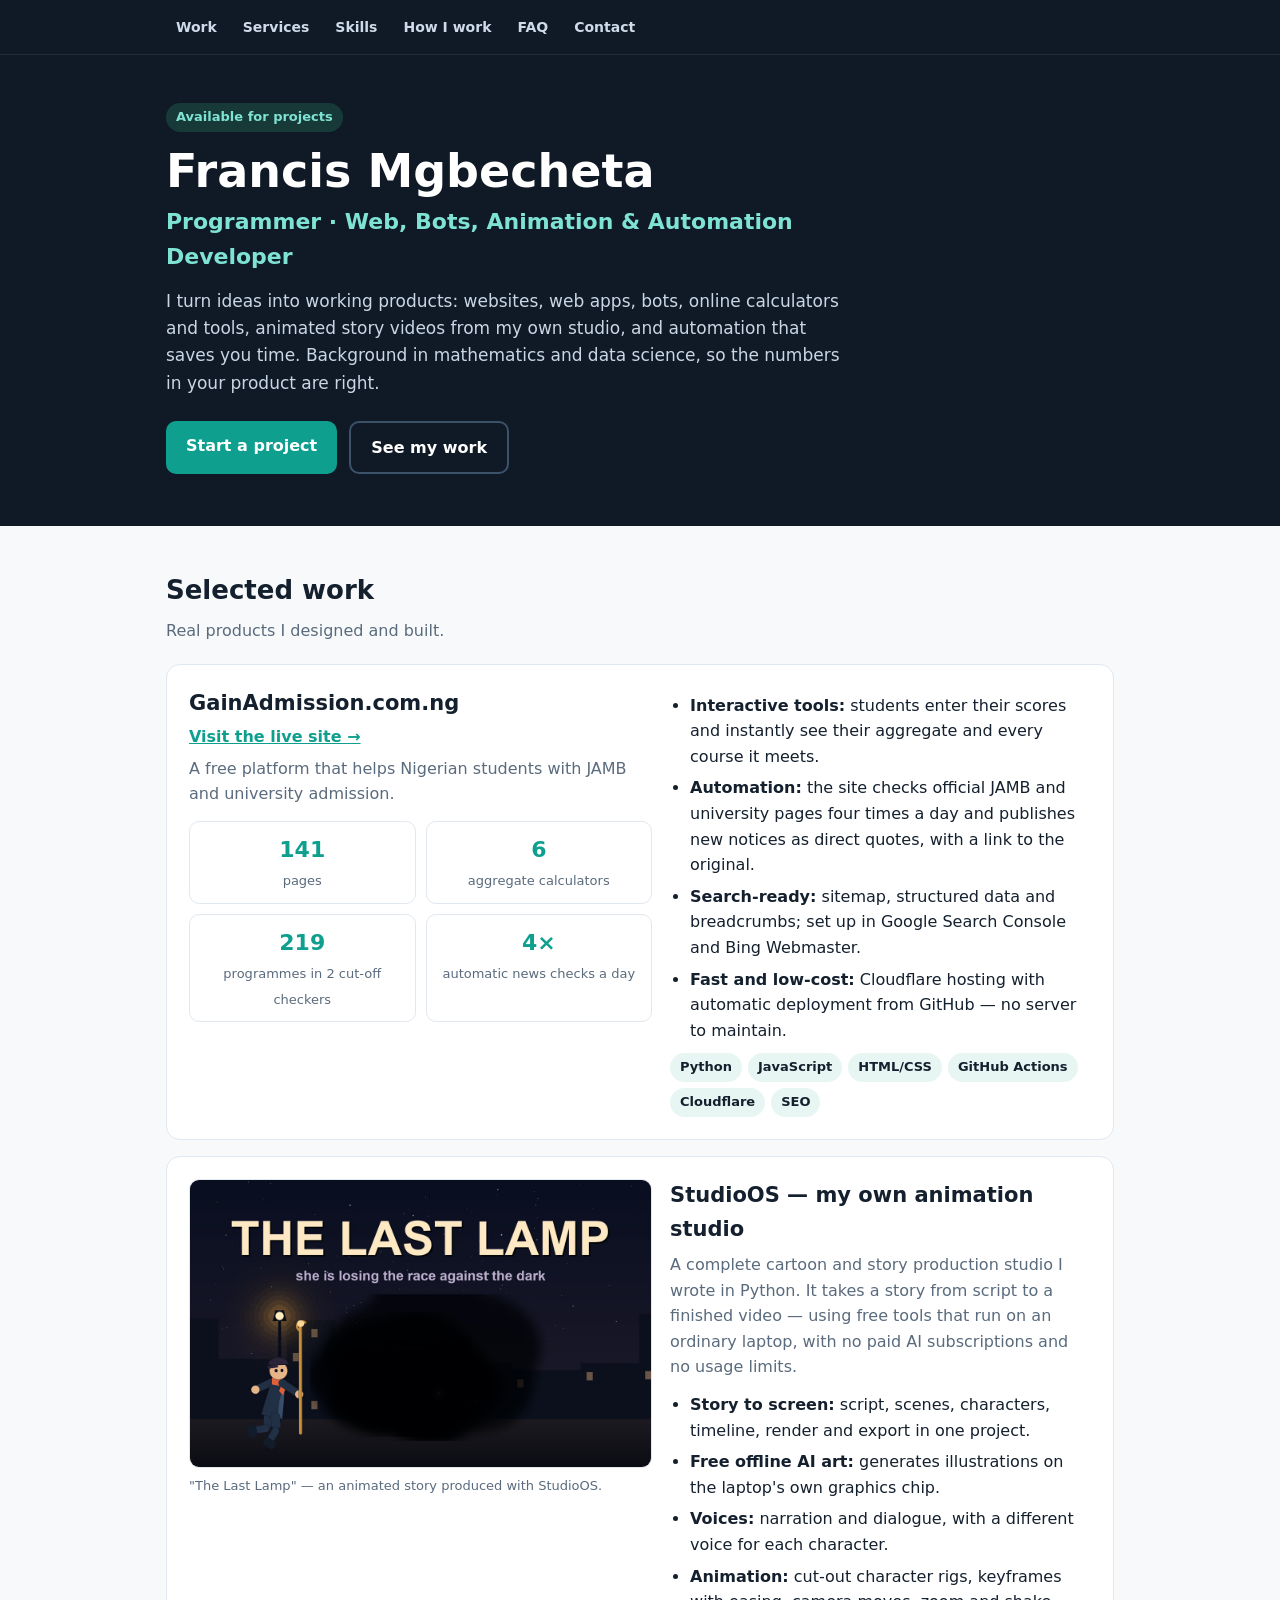
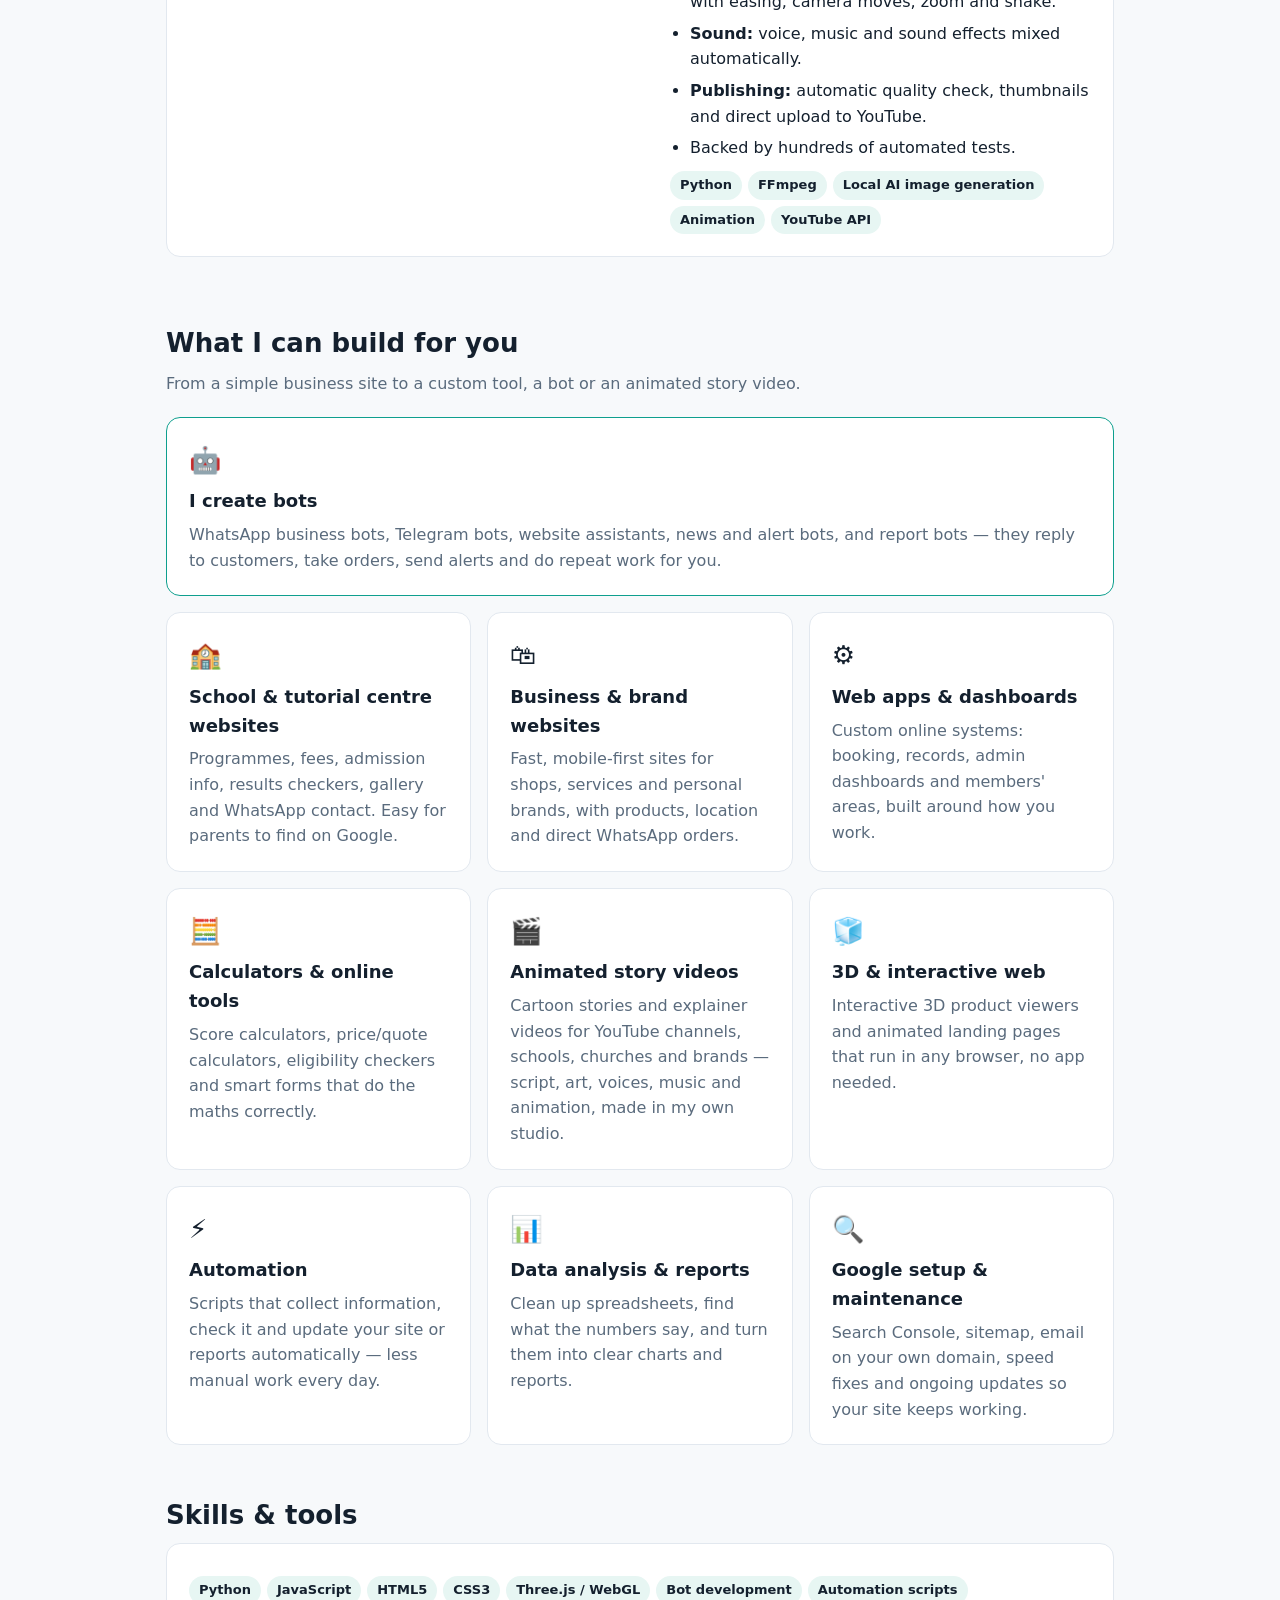
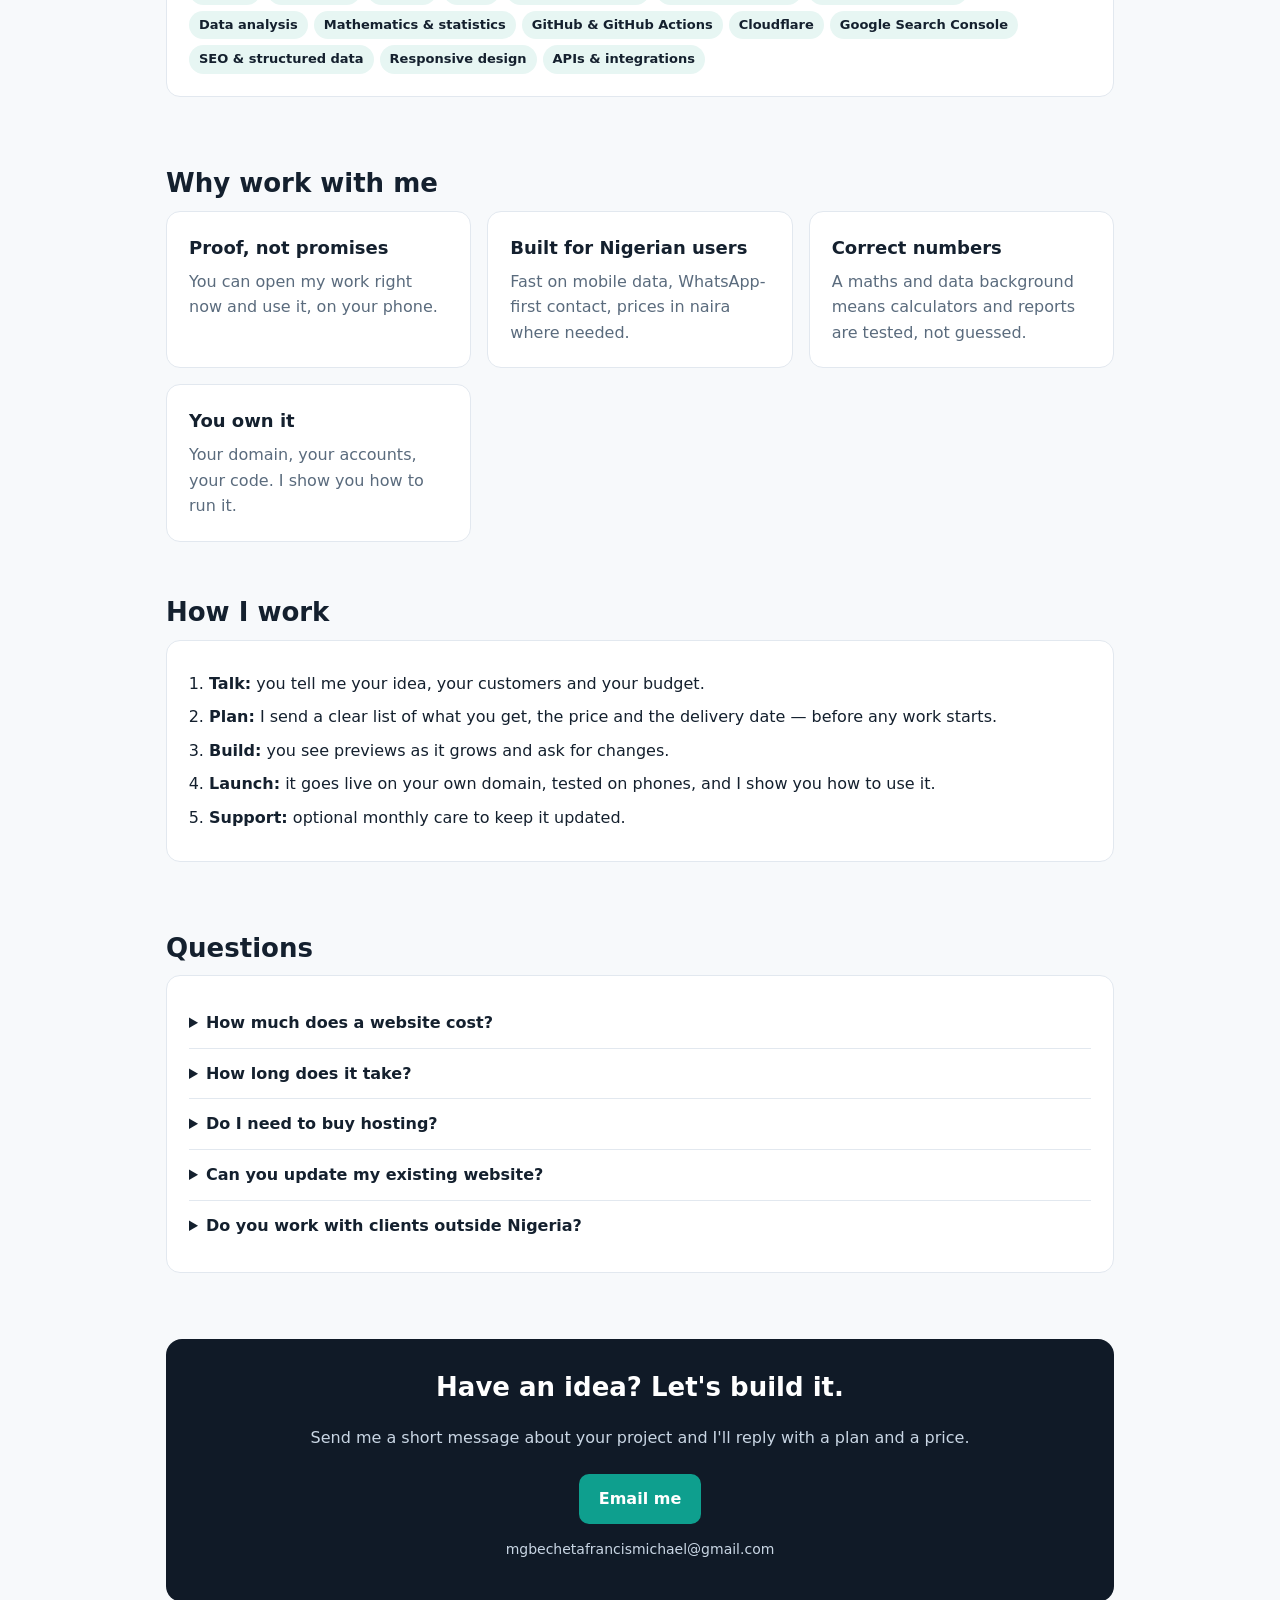
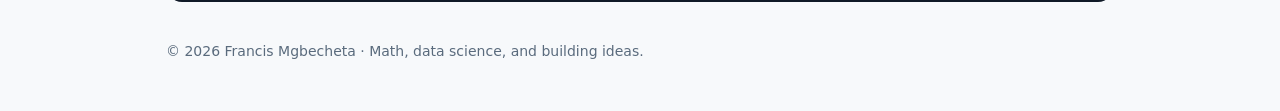
==== commit 09076674: "First design back, with bots and SEO tags" ====
--- a/index.html
+++ b/index.html
@@ -3,208 +3,299 @@
 <head>
 <meta charset="utf-8">
 <meta name="viewport" content="width=device-width, initial-scale=1">
-<title>Francis Mgbecheta | Websites, Bots &amp; Animation</title>
-<meta name="description" content="Francis Mgbecheta builds websites, web apps, WhatsApp and Telegram bots, automation and animated story videos. See my work.">
-<meta name="theme-color" content="#0b1020">
+<title>Francis Mgbecheta - Programmer, Websites, Bots &amp; Animation</title>
+<meta name="description" content="Francis Mgbecheta creates websites, web apps, WhatsApp and Telegram bots, animated story videos and automation for schools, businesses and brands.">
+<meta name="theme-color" content="#101a27">
 <link rel="canonical" href="https://scottfrancis90.github.io/">
+<link rel="icon" type="image/png" href="img/icon.png">
+<link rel="apple-touch-icon" href="img/icon.png">
+
+<!-- Open Graph: link card on WhatsApp, Facebook, LinkedIn -->
 <meta property="og:type" content="website">
 <meta property="og:site_name" content="Francis Mgbecheta">
+<meta property="og:locale" content="en_GB">
 <meta property="og:url" content="https://scottfrancis90.github.io/">
-<meta property="og:title" content="Francis Mgbecheta | Websites, Bots &amp; Animation">
-<meta property="og:description" content="I build websites, bots, automation and animated videos. See my work.">
+<meta property="og:title" content="Francis Mgbecheta - Programmer, Websites, Bots &amp; Animation">
+<meta property="og:description" content="I create websites, bots, animated videos and automation. See my work.">
 <meta property="og:image" content="https://scottfrancis90.github.io/img/share.jpg">
+<meta property="og:image:type" content="image/jpeg">
 <meta property="og:image:width" content="1200">
 <meta property="og:image:height" content="630">
 <meta property="og:image:alt" content="Francis Mgbecheta: websites, bots and animation">
+
+<!-- Twitter / X card -->
 <meta name="twitter:card" content="summary_large_image">
-<link rel="icon" type="image/png" href="/img/icon.png">
-<link rel="apple-touch-icon" href="/img/icon.png">
-<link rel="stylesheet" href="style.css">
-<script type="application/ld+json">{"@context":"https://schema.org","@type":"Person","name":"Francis Mgbecheta","url":"https://scottfrancis90.github.io/","jobTitle":"Web, Bot and Automation Developer"}</script>
+<meta name="twitter:title" content="Francis Mgbecheta - Programmer, Websites, Bots &amp; Animation">
+<meta name="twitter:description" content="I create websites, bots, animated videos and automation. See my work.">
+<meta name="twitter:image" content="https://scottfrancis90.github.io/img/share.jpg">
+<meta name="twitter:image:alt" content="Francis Mgbecheta: websites, bots and animation">
+
+<!-- JSON-LD: tells Google who this site is about -->
+<script type="application/ld+json">
+{
+  "@context": "https://schema.org",
+  "@graph": [
+    {
+      "@type": "WebSite",
+      "@id": "https://scottfrancis90.github.io/#website",
+      "url": "https://scottfrancis90.github.io/",
+      "name": "Francis Mgbecheta",
+      "publisher": {"@id": "https://scottfrancis90.github.io/#person"}
+    },
+    {
+      "@type": "Person",
+      "@id": "https://scottfrancis90.github.io/#person",
+      "name": "Francis Mgbecheta",
+      "url": "https://scottfrancis90.github.io/",
+      "image": "https://scottfrancis90.github.io/img/share.jpg",
+      "jobTitle": "Web, Bot, Animation and Automation Developer",
+      "knowsAbout": ["Website development", "Bot development", "WhatsApp bots", "Telegram bots", "Animation", "Automation", "Data analysis"]
+    }
+  ]
+}
+</script>
+<style>
+:root {
+  --bg: #f7f9fb; --card: #ffffff; --text: #14202e; --muted: #5a6b7d; --line: #e2e8ef;
+  --brand: #0e9f8e; --brand-dark: #0b7f72; --navy: #101a27; --chip: #e7f6f3;
+}
+@media (prefers-color-scheme: dark) {
+  :root { --bg: #0f1722; --card: #172231; --text: #e8eef5; --muted: #9fb0c3; --line: #263547;
+          --brand: #22c3ae; --brand-dark: #1aa794; --navy: #0a1119; --chip: #173a39; }
+}
+* { box-sizing: border-box; }
+html { scroll-behavior: smooth; }
+body { margin: 0; background: var(--bg); color: var(--text);
+  font: 16px/1.6 system-ui, -apple-system, "Segoe UI", Roboto, Arial, sans-serif; }
+.wrap { max-width: 980px; margin: 0 auto; padding: 0 16px; }
+nav.top { position: sticky; top: 0; z-index: 5; background: var(--navy); border-bottom: 1px solid #1f2c3c; }
+nav.top .wrap { display: flex; gap: 6px; overflow-x: auto; white-space: nowrap; padding-top: 10px; padding-bottom: 10px; scrollbar-width: none; }
+nav.top a { color: #cfdbe8; text-decoration: none; font-size: 14px; font-weight: 600; padding: 6px 10px; border-radius: 8px; }
+nav.top a:hover { background: #1c2a3b; color: #fff; }
+header { background: var(--navy); color: #fff; padding: 48px 0 52px; }
+.tag { display: inline-block; background: #173a39; color: #7ee3d3; font-size: 13px; font-weight: 700; padding: 4px 10px; border-radius: 999px; margin-bottom: 14px; }
+header h1 { margin: 0 0 6px; font-size: clamp(30px, 6.5vw, 46px); line-height: 1.12; }
+header .role { margin: 0 0 14px; font-size: clamp(18px, 3.6vw, 22px); color: #7ee3d3; font-weight: 700; }
+header p { margin: 0; color: #c9d6e4; font-size: 17px; max-width: 680px; }
+.btns { margin-top: 24px; display: flex; flex-wrap: wrap; gap: 12px; }
+.btn { display: inline-block; padding: 12px 20px; border-radius: 10px; font-weight: 700; text-decoration: none; }
+.btn-main { background: var(--brand); color: #fff; }
+.btn-main:hover { background: var(--brand-dark); }
+.btn-ghost { border: 2px solid #3c516a; color: #fff; }
+section { padding: 44px 0 6px; }
+h2 { font-size: 26px; margin: 0 0 6px; }
+.sub { color: var(--muted); margin: 0 0 20px; }
+.card { background: var(--card); border: 1px solid var(--line); border-radius: 14px; padding: 22px; margin-bottom: 16px; }
+.project { display: grid; gap: 18px; }
+@media (min-width: 760px) { .project.two { grid-template-columns: 1.1fr 1fr; align-items: start; } }
+.shot { width: 100%; border-radius: 10px; border: 1px solid var(--line); background: linear-gradient(135deg, #12304a, #0e9f8e); aspect-ratio: 16 / 10; object-fit: cover; display: block; }
+.shot-ph { display: flex; align-items: center; justify-content: center; color: #e8fff9; font-weight: 800; font-size: 22px; text-align: center; padding: 16px; }
+.project h3 { margin: 0 0 4px; font-size: 21px; }
+.project .link { color: var(--brand); font-weight: 700; }
+.lede { color: var(--muted); margin: 6px 0 12px; }
+.chips { display: flex; flex-wrap: wrap; gap: 6px; margin: 10px 0 0; padding: 0; list-style: none; }
+.chips li { background: var(--chip); color: var(--text); font-size: 13px; font-weight: 600; padding: 4px 10px; border-radius: 999px; margin: 0; }
+.stats { display: grid; grid-template-columns: repeat(2, 1fr); gap: 10px; margin: 14px 0; }
+.stat { border: 1px solid var(--line); border-radius: 10px; padding: 10px; text-align: center; }
+.stat b { display: block; font-size: 22px; color: var(--brand); }
+.stat span { font-size: 13px; color: var(--muted); }
+ul.list { padding-left: 20px; margin: 0; }
+ul.list li { margin: 6px 0; }
+.grid { display: grid; grid-template-columns: repeat(auto-fit, minmax(250px, 1fr)); gap: 16px; }
+.grid .card { margin: 0; }
+.grid .card h3 { margin: 0 0 6px; font-size: 18px; }
+.grid .card p { margin: 0; color: var(--muted); }
+.grid .featured { grid-column: 1 / -1; border-color: var(--brand); }
+.icon { font-size: 26px; display: block; margin-bottom: 6px; }
+ol.steps { padding-left: 20px; margin: 0; }
+ol.steps li { margin: 8px 0; }
+details { border-bottom: 1px solid var(--line); padding: 12px 0; }
+details:last-child { border-bottom: 0; }
+summary { cursor: pointer; font-weight: 700; }
+details p { color: var(--muted); margin: 8px 0 0; }
+.cta { background: var(--navy); color: #fff; border-radius: 16px; padding: 28px 22px; text-align: center; }
+.cta h2 { color: #fff; }
+.cta p { color: #c9d6e4; }
+footer { padding: 32px 0 48px; color: var(--muted); font-size: 14px; }
+a { color: var(--brand); }
+</style>
 </head>
 <body>
-
-<header class="nav">
-  <div class="wrap nav-in">
-    <a class="logo" href="#top"><span>FM</span><b>Francis Mgbecheta</b></a>
-    <nav aria-label="Main">
-      <a href="#work">Work</a>
-      <a href="#bots">Bots</a>
-      <a href="#services">Services</a>
-      <a href="#process">Process</a>
-      <a href="#faq">FAQ</a>
-    </nav>
-    <a class="btn btn-small" href="#contact">Hire me</a>
+<nav class="top" aria-label="Sections">
+  <div class="wrap">
+    <a href="#work">Work</a>
+    <a href="#services">Services</a>
+    <a href="#skills">Skills</a>
+    <a href="#process">How I work</a>
+    <a href="#faq">FAQ</a>
+    <a href="#contact">Contact</a>
+  </div>
+</nav>
+
+<header>
+  <div class="wrap">
+    <span class="tag">Available for projects</span>
+    <h1>Francis Mgbecheta</h1>
+    <p class="role">Programmer &middot; Web, Bots, Animation &amp; Automation Developer</p>
+    <p>I turn ideas into working products: websites, web apps, bots, online calculators and tools, animated
+    story videos from my own studio, and automation that saves you time. Background in mathematics and data science, so the numbers in
+    your product are right.</p>
+    <div class="btns">
+      <a class="btn btn-main" href="#contact">Start a project</a>
+      <a class="btn btn-ghost" href="#work">See my work</a>
+    </div>
   </div>
 </header>
 
-<main id="top">
-<section class="hero">
-  <div class="wrap hero-in">
-    <div>
-      <p class="pill">Available for projects</p>
-      <h1>Websites, bots &amp; stories that <em>work for you.</em></h1>
-      <p class="lead">I'm Francis, a programmer. I build websites, bots that answer and work while you sleep,
-      and animated videos from my own studio.</p>
-      <div class="actions">
-        <a class="btn" href="#contact">Start a project</a>
-        <a class="btn btn-line" href="#work">See my work</a>
-      </div>
-    </div>
-    <div class="showcase">
-      <div class="browser">
-        <div class="bar"><i></i><i></i><i></i><span>gainadmission.com.ng</span></div>
-        <img src="img/gainadmission.jpg" width="1280" height="640" alt="GainAdmission website home page">
-      </div>
-      <div class="phone"><img src="img/checker.jpg" width="390" height="780" alt="GainAdmission cut-off checker on a phone"></div>
-    </div>
-  </div>
-  <div class="wrap facts">
-    <p><b>140+</b><span>pages on my live site</span></p>
-    <p><b>219</b><span>programmes in my checkers</span></p>
-    <p><b>4&times; a day</b><span>my news bot checks for updates</span></p>
-    <p><b>Script to video</b><span>in my own animation studio</span></p>
-  </div>
-</section>
-
-<section class="block" id="work">
-  <div class="wrap">
-    <p class="kicker">My work</p>
-    <h2>Real projects, not templates</h2>
-
-    <article class="case">
-      <a class="case-img browser" href="https://gainadmission.com.ng/" target="_blank" rel="noopener">
-        <div class="bar"><i></i><i></i><i></i><span>gainadmission.com.ng</span></div>
-        <img src="img/gainadmission.jpg" width="1280" height="640" loading="lazy" alt="GainAdmission home page">
-      </a>
+<main class="wrap">
+
+  <section id="work">
+    <h2>Selected work</h2>
+    <p class="sub">Real products I designed and built.</p>
+
+    <div class="card project two">
       <div>
-        <p class="label">Website &amp; tools</p>
-        <h3>GainAdmission</h3>
-        <p>A live admission platform for Nigerian students, with aggregate calculators for six universities,
-        two cut-off checkers, a subject checker and study guides.</p>
-        <ul class="chips"><li>Python</li><li>JavaScript</li><li>Cloudflare</li><li>SEO</li></ul>
-        <a class="more" href="https://gainadmission.com.ng/" target="_blank" rel="noopener">Visit the live site &rarr;</a>
-      </div>
-    </article>
-
-    <article class="case flip">
-      <a class="case-img phone-stage" href="https://gainadmission.com.ng/updates/" target="_blank" rel="noopener">
-        <div class="phone"><img src="img/newsbot.jpg" width="390" height="780" loading="lazy" alt="Updates published by the news bot"></div>
-      </a>
+        <h3>GainAdmission.com.ng</h3>
+        <a class="link" href="https://gainadmission.com.ng/" target="_blank" rel="noopener">Visit the live site &rarr;</a>
+        <p class="lede">A free platform that helps Nigerian students with JAMB and university admission.</p>
+        <div class="stats">
+          <div class="stat"><b>141</b><span>pages</span></div>
+          <div class="stat"><b>6</b><span>aggregate calculators</span></div>
+          <div class="stat"><b>219</b><span>programmes in 2 cut-off checkers</span></div>
+          <div class="stat"><b>4&times;</b><span>automatic news checks a day</span></div>
+        </div>
+      </div>
       <div>
-        <p class="label">Bot &amp; automation</p>
-        <h3>Admission news bot</h3>
-        <p>A bot I run on GainAdmission. Four times a day it visits JAMB and university websites, finds new
-        notices, skips old ones and publishes the important lines with a link to the original. Nobody has to
-        press a button.</p>
-        <ul class="chips"><li>Python</li><li>Scheduled jobs</li><li>APIs</li><li>Auto-publish</li></ul>
-        <a class="more" href="https://gainadmission.com.ng/updates/" target="_blank" rel="noopener">See what it published &rarr;</a>
-      </div>
-    </article>
-
-    <article class="case">
-      <div class="case-img gallery">
-        <img class="wide" src="img/studioos.jpg" width="1280" height="480" loading="lazy" alt="StudioOS: where stories hit hard">
-        <img src="img/last-lamp.jpg" width="640" height="360" loading="lazy" alt="The Last Lamp, an animated story">
-        <img src="img/alley.jpg" width="640" height="360" loading="lazy" alt="Night street background made in StudioOS">
-        <img src="img/sunset.jpg" width="640" height="360" loading="lazy" alt="Sunset background made in StudioOS">
-        <img src="img/city.jpg" width="640" height="360" loading="lazy" alt="City scene from The Last Lamp">
-      </div>
+        <ul class="list">
+          <li><strong>Interactive tools:</strong> students enter their scores and instantly see their aggregate and every
+          course it meets.</li>
+          <li><strong>Automation:</strong> the site checks official JAMB and university pages four times a day and
+          publishes new notices as direct quotes, with a link to the original.</li>
+          <li><strong>Search-ready:</strong> sitemap, structured data and breadcrumbs; set up in Google Search Console and Bing Webmaster.</li>
+          <li><strong>Fast and low-cost:</strong> Cloudflare hosting with automatic deployment from GitHub &mdash; no
+          server to maintain.</li>
+        </ul>
+        <ul class="chips"><li>Python</li><li>JavaScript</li><li>HTML/CSS</li><li>GitHub Actions</li><li>Cloudflare</li><li>SEO</li></ul>
+      </div>
+    </div>
+
+    <div class="card project two">
       <div>
-        <p class="label">Animation studio</p>
-        <h3>StudioOS</h3>
-        <p>My own cartoon studio. It takes a story from script to finished video: scenes, character voices,
-        animation, camera moves, music, quality checks and YouTube upload, using free tools that can run offline.</p>
-        <ul class="chips"><li>Python</li><li>FFmpeg</li><li>Offline AI art</li><li>Animation</li></ul>
-      </div>
-    </article>
-  </div>
-</section>
-
-<section class="block dark" id="bots">
-  <div class="wrap bots-in">
-    <div>
-      <p class="kicker">Bots</p>
-      <h2>I create bots</h2>
-      <p class="lead">Tell me what you repeat every day. I'll build a bot to do it.</p>
-      <ul class="bot-list">
-        <li><b>WhatsApp business bots</b><span>Answer common questions, show prices and take orders.</span></li>
-        <li><b>Telegram bots</b><span>Commands, menus, alerts and posts for your channel or group.</span></li>
-        <li><b>Website assistants</b><span>Answer visitors and guide them to the right page.</span></li>
-        <li><b>News &amp; monitoring bots</b><span>Watch websites, spot what's new, then alert you or publish it.</span></li>
-        <li><b>Report &amp; data bots</b><span>Collect data, clean spreadsheets and send the report on time.</span></li>
+        <img class="shot" src="img/studioos-last-lamp.jpg" alt="Thumbnail of the animated story The Last Lamp, made with StudioOS">
+        <p style="color:var(--muted);font-size:13px;margin:8px 0 0">"The Last Lamp" &mdash; an animated story produced with StudioOS.</p>
+      </div>
+      <div>
+        <h3>StudioOS &mdash; my own animation studio</h3>
+        <p class="lede">A complete cartoon and story production studio I wrote in Python. It takes a story from script
+        to a finished video &mdash; using free tools that run on an ordinary laptop, with no paid AI
+        subscriptions and no usage limits.</p>
+        <ul class="list">
+          <li><strong>Story to screen:</strong> script, scenes, characters, timeline, render and export in one project.</li>
+          <li><strong>Free offline AI art:</strong> generates illustrations on the laptop's own graphics chip.</li>
+          <li><strong>Voices:</strong> narration and dialogue, with a different voice for each character.</li>
+          <li><strong>Animation:</strong> cut-out character rigs, keyframes with easing, camera moves, zoom and shake.</li>
+          <li><strong>Sound:</strong> voice, music and sound effects mixed automatically.</li>
+          <li><strong>Publishing:</strong> automatic quality check, thumbnails and direct upload to YouTube.</li>
+          <li>Backed by hundreds of automated tests.</li>
+        </ul>
+        <ul class="chips"><li>Python</li><li>FFmpeg</li><li>Local AI image generation</li><li>Animation</li><li>YouTube API</li></ul>
+      </div>
+    </div>
+  </section>
+
+  <section id="services">
+    <h2>What I can build for you</h2>
+    <p class="sub">From a simple business site to a custom tool, a bot or an animated story video.</p>
+    <div class="grid">
+      <div class="card featured"><span class="icon">&#129302;</span><h3>I create bots</h3>
+        <p>WhatsApp business bots, Telegram bots, website assistants, news and alert bots, and report bots &mdash; they
+        reply to customers, take orders, send alerts and do repeat work for you.</p></div>
+      <div class="card"><span class="icon">&#127979;</span><h3>School &amp; tutorial centre websites</h3>
+        <p>Programmes, fees, admission info, results checkers, gallery and WhatsApp contact. Easy for parents to find on Google.</p></div>
+      <div class="card"><span class="icon">&#128717;</span><h3>Business &amp; brand websites</h3>
+        <p>Fast, mobile-first sites for shops, services and personal brands, with products, location and direct WhatsApp orders.</p></div>
+      <div class="card"><span class="icon">&#9881;&#65039;</span><h3>Web apps &amp; dashboards</h3>
+        <p>Custom online systems: booking, records, admin dashboards and members' areas, built around how you work.</p></div>
+      <div class="card"><span class="icon">&#129518;</span><h3>Calculators &amp; online tools</h3>
+        <p>Score calculators, price/quote calculators, eligibility checkers and smart forms that do the maths correctly.</p></div>
+      <div class="card"><span class="icon">&#127916;</span><h3>Animated story videos</h3>
+        <p>Cartoon stories and explainer videos for YouTube channels, schools, churches and brands &mdash; script, art,
+        voices, music and animation, made in my own studio.</p></div>
+      <div class="card"><span class="icon">&#129482;</span><h3>3D &amp; interactive web</h3>
+        <p>Interactive 3D product viewers and animated landing pages that run in any browser, no app needed.</p></div>
+      <div class="card"><span class="icon">&#9889;</span><h3>Automation</h3>
+        <p>Scripts that collect information, check it and update your site or reports automatically &mdash; less manual work every day.</p></div>
+      <div class="card"><span class="icon">&#128202;</span><h3>Data analysis &amp; reports</h3>
+        <p>Clean up spreadsheets, find what the numbers say, and turn them into clear charts and reports.</p></div>
+      <div class="card"><span class="icon">&#128269;</span><h3>Google setup &amp; maintenance</h3>
+        <p>Search Console, sitemap, email on your own domain, speed fixes and ongoing updates so your site keeps working.</p></div>
+    </div>
+  </section>
+
+  <section id="skills">
+    <h2>Skills &amp; tools</h2>
+    <div class="card">
+      <ul class="chips">
+        <li>Python</li><li>JavaScript</li><li>HTML5</li><li>CSS3</li><li>Three.js / WebGL</li><li>Bot development</li><li>Automation scripts</li>
+        <li>Data analysis</li><li>Mathematics &amp; statistics</li><li>GitHub &amp; GitHub Actions</li><li>Cloudflare</li>
+        <li>Google Search Console</li><li>SEO &amp; structured data</li><li>Responsive design</li><li>APIs &amp; integrations</li>
       </ul>
     </div>
-    <img class="bot-art" src="img/bot.jpg" width="800" height="500" loading="lazy" alt="A business bot replying to a customer">
-  </div>
-</section>
-
-<section class="block" id="services">
-  <div class="wrap">
-    <p class="kicker">Services</p>
-    <h2>What I can build for you</h2>
-    <div class="services">
-      <article><img src="img/gainadmission.jpg" width="1280" height="640" loading="lazy" alt="">
-        <h3>Websites</h3><p>Schools, tutorial centres, shops and personal brands. Fast on phones and ready for Google.</p></article>
-      <article><img src="img/checker.jpg" width="390" height="780" loading="lazy" alt="">
-        <h3>Web apps &amp; calculators</h3><p>Checkers, quote calculators, booking forms and dashboards built around your work.</p></article>
-      <article><img src="img/bot.jpg" width="800" height="500" loading="lazy" alt="">
-        <h3>Bots</h3><p>WhatsApp, Telegram and website bots that reply, alert, post and take requests.</p></article>
-      <article><img src="img/newsbot.jpg" width="390" height="780" loading="lazy" alt="">
-        <h3>Automation &amp; data</h3><p>Jobs that run on a schedule, collect information and turn it into updates or reports.</p></article>
-      <article><img src="img/last-lamp.jpg" width="640" height="360" loading="lazy" alt="">
-        <h3>Animated videos</h3><p>Stories and explainers for YouTube, schools, churches and brands, with voices and music.</p></article>
-      <article><img src="img/studioos.jpg" width="1280" height="480" loading="lazy" alt="">
-        <h3>Banners &amp; thumbnails</h3><p>Channel banners, video thumbnails and story art that match your brand.</p></article>
-    </div>
-  </div>
-</section>
-
-<section class="block tint" id="process">
-  <div class="wrap">
-    <p class="kicker">Process</p>
-    <h2>From idea to live in four steps</h2>
-    <ol class="steps">
-      <li><h3>Talk</h3><p>Tell me your idea, your customers and your budget.</p></li>
-      <li><h3>Plan</h3><p>You get a clear list, a price and a delivery date before work starts.</p></li>
-      <li><h3>Build</h3><p>You see previews and ask for changes as it grows.</p></li>
-      <li><h3>Launch</h3><p>It goes live, you own it, and I show you how to use it.</p></li>
-    </ol>
-  </div>
-</section>
-
-<section class="block" id="faq">
-  <div class="wrap narrow">
-    <p class="kicker">FAQ</p>
-    <h2>Quick answers</h2>
-    <details><summary>How much does it cost?</summary><p>It depends on what you need. I send a fixed price before any work starts.</p></details>
-    <details><summary>How long does it take?</summary><p>A simple site or bot takes days. Bigger apps and videos get a timeline in your plan.</p></details>
-    <details><summary>Do I pay monthly for a bot?</summary><p>Many simple bots run on free hosting. WhatsApp Business and some other services have their own charges, and I show you those before we start.</p></details>
-    <details><summary>Can you improve what I already have?</summary><p>Yes. I can fix, redesign, speed up or add tools and bots to an existing site.</p></details>
-    <details><summary>Do you work with clients outside Nigeria?</summary><p>Yes. I work remotely with clients anywhere.</p></details>
-  </div>
-</section>
-
-<section class="contact" id="contact">
-  <div class="wrap">
-    <h2>Got an idea? Let's build it.</h2>
-    <p>Send a short message. I'll reply with a plan and a price.</p>
-    <div class="actions">
-      <a class="btn" href="mailto:mgbechetafrancismichael@gmail.com?subject=Project%20enquiry">Email me</a>
-      <button class="btn btn-line" id="copy" type="button" data-email="mgbechetafrancismichael@gmail.com">Copy my email</button>
-    </div>
-    <p class="email">mgbechetafrancismichael@gmail.com</p>
-  </div>
-</section>
+  </section>
+
+  <section>
+    <h2>Why work with me</h2>
+    <div class="grid">
+      <div class="card"><h3>Proof, not promises</h3><p>You can open my work right now and use it, on your phone.</p></div>
+      <div class="card"><h3>Built for Nigerian users</h3><p>Fast on mobile data, WhatsApp-first contact, prices in naira where needed.</p></div>
+      <div class="card"><h3>Correct numbers</h3><p>A maths and data background means calculators and reports are tested, not guessed.</p></div>
+      <div class="card"><h3>You own it</h3><p>Your domain, your accounts, your code. I show you how to run it.</p></div>
+    </div>
+  </section>
+
+  <section id="process">
+    <h2>How I work</h2>
+    <div class="card">
+      <ol class="steps">
+        <li><strong>Talk:</strong> you tell me your idea, your customers and your budget.</li>
+        <li><strong>Plan:</strong> I send a clear list of what you get, the price and the delivery date &mdash; before any work starts.</li>
+        <li><strong>Build:</strong> you see previews as it grows and ask for changes.</li>
+        <li><strong>Launch:</strong> it goes live on your own domain, tested on phones, and I show you how to use it.</li>
+        <li><strong>Support:</strong> optional monthly care to keep it updated.</li>
+      </ol>
+    </div>
+  </section>
+
+  <section id="faq">
+    <h2>Questions</h2>
+    <div class="card">
+      <details><summary>How much does a website cost?</summary>
+        <p>It depends on the number of pages and features. Tell me what you need and I'll send a fixed price before I start &mdash; no surprises.</p></details>
+      <details><summary>How long does it take?</summary>
+        <p>A simple business or school site usually takes days, not months. Bigger apps and 3D projects get a clear timeline in the plan.</p></details>
+      <details><summary>Do I need to buy hosting?</summary>
+        <p>Often not. Many sites can run on free or very low-cost hosting. You will usually only need your own domain name.</p></details>
+      <details><summary>Can you update my existing website?</summary>
+        <p>Yes &mdash; I can fix, speed up, redesign or add tools to an existing site.</p></details>
+      <details><summary>Do you work with clients outside Nigeria?</summary>
+        <p>Yes. I work remotely and communicate by email or WhatsApp.</p></details>
+    </div>
+  </section>
+
+  <section id="contact">
+    <div class="cta">
+      <h2>Have an idea? Let's build it.</h2>
+      <p>Send me a short message about your project and I'll reply with a plan and a price.</p>
+      <div class="btns" style="justify-content:center">
+        <a class="btn btn-main" href="mailto:mgbechetafrancismichael@gmail.com?subject=Project%20enquiry">Email me</a>
+      </div>
+      <p style="margin-top:14px;font-size:14px">mgbechetafrancismichael@gmail.com</p>
+    </div>
+  </section>
 </main>
 
 <footer>
-  <div class="wrap foot">
-    <p>&copy; 2026 Francis Mgbecheta</p>
-    <p>Math, data science, and building ideas.</p>
-    <a href="#top">Back to top &uarr;</a>
-  </div>
+  <div class="wrap">&copy; 2026 Francis Mgbecheta &middot; Math, data science, and building ideas.</div>
 </footer>
-<script src="site.js"></script>
 </body>
 </html>
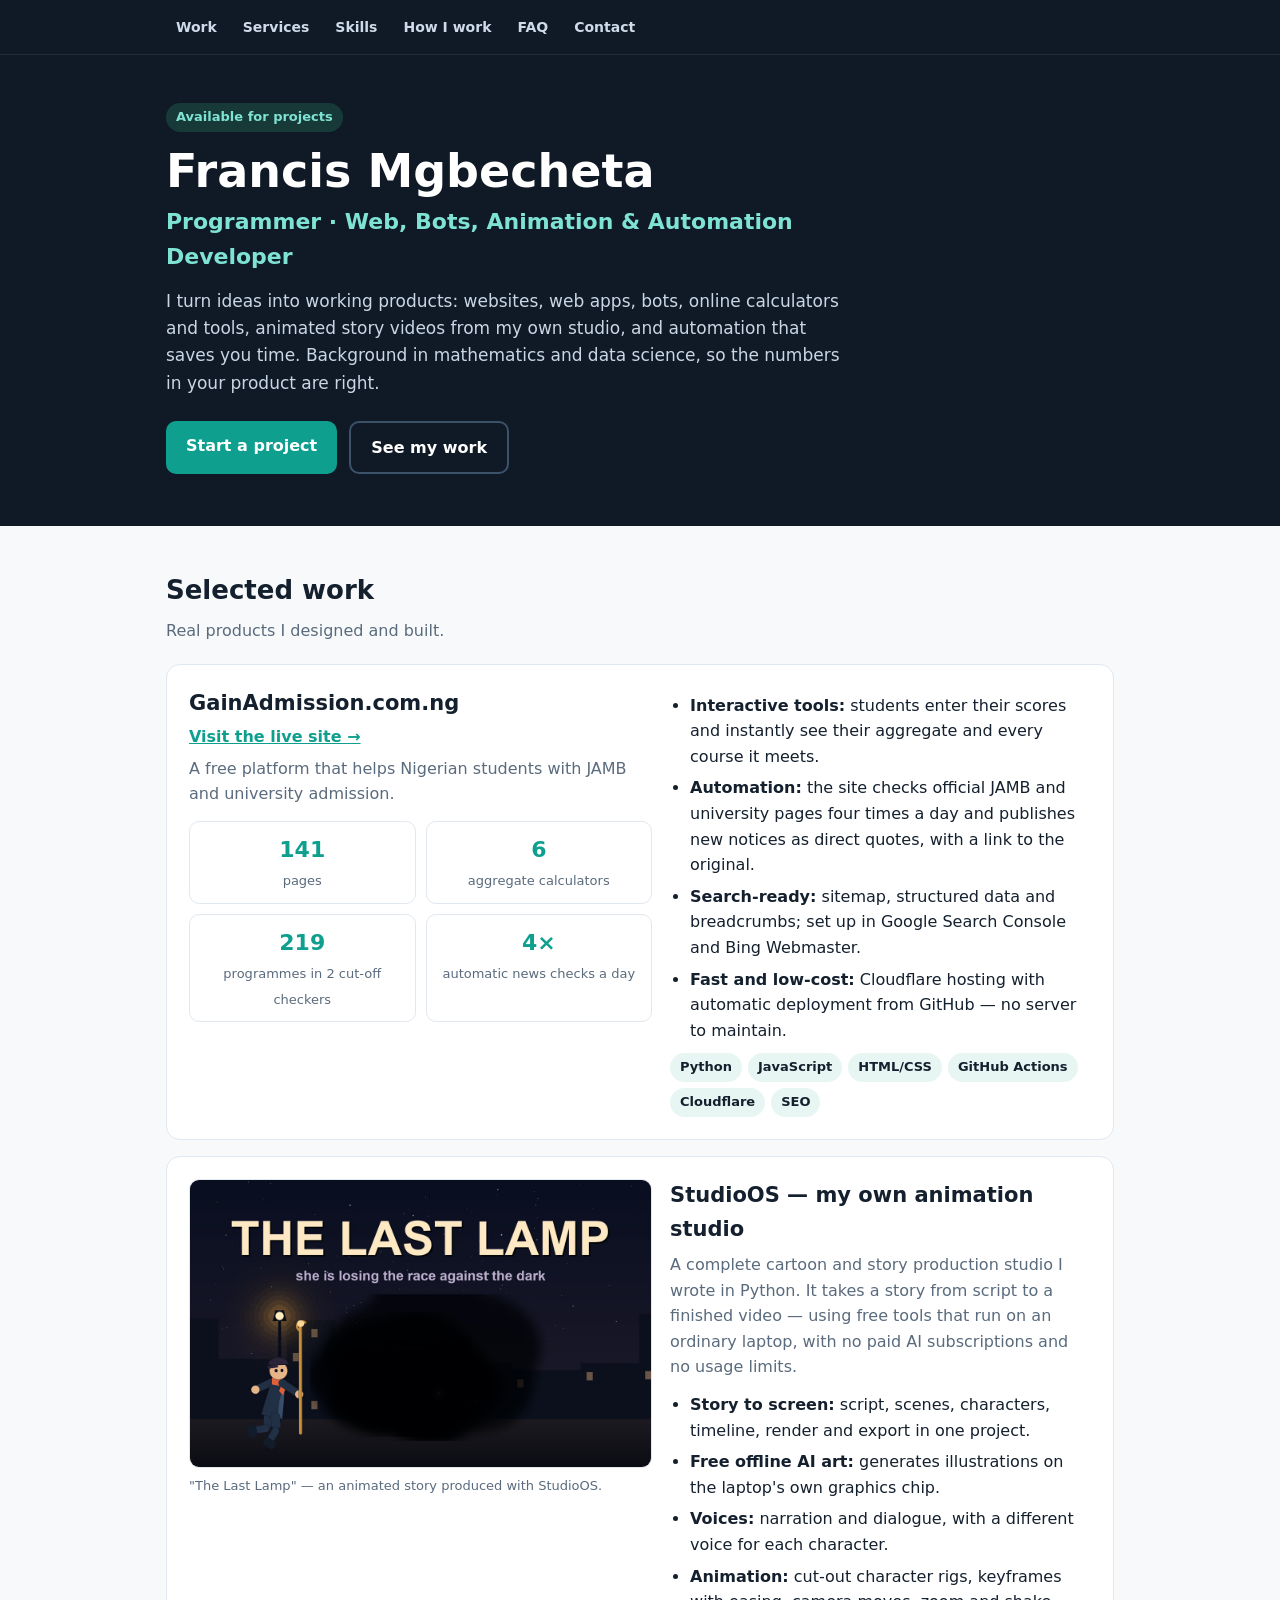
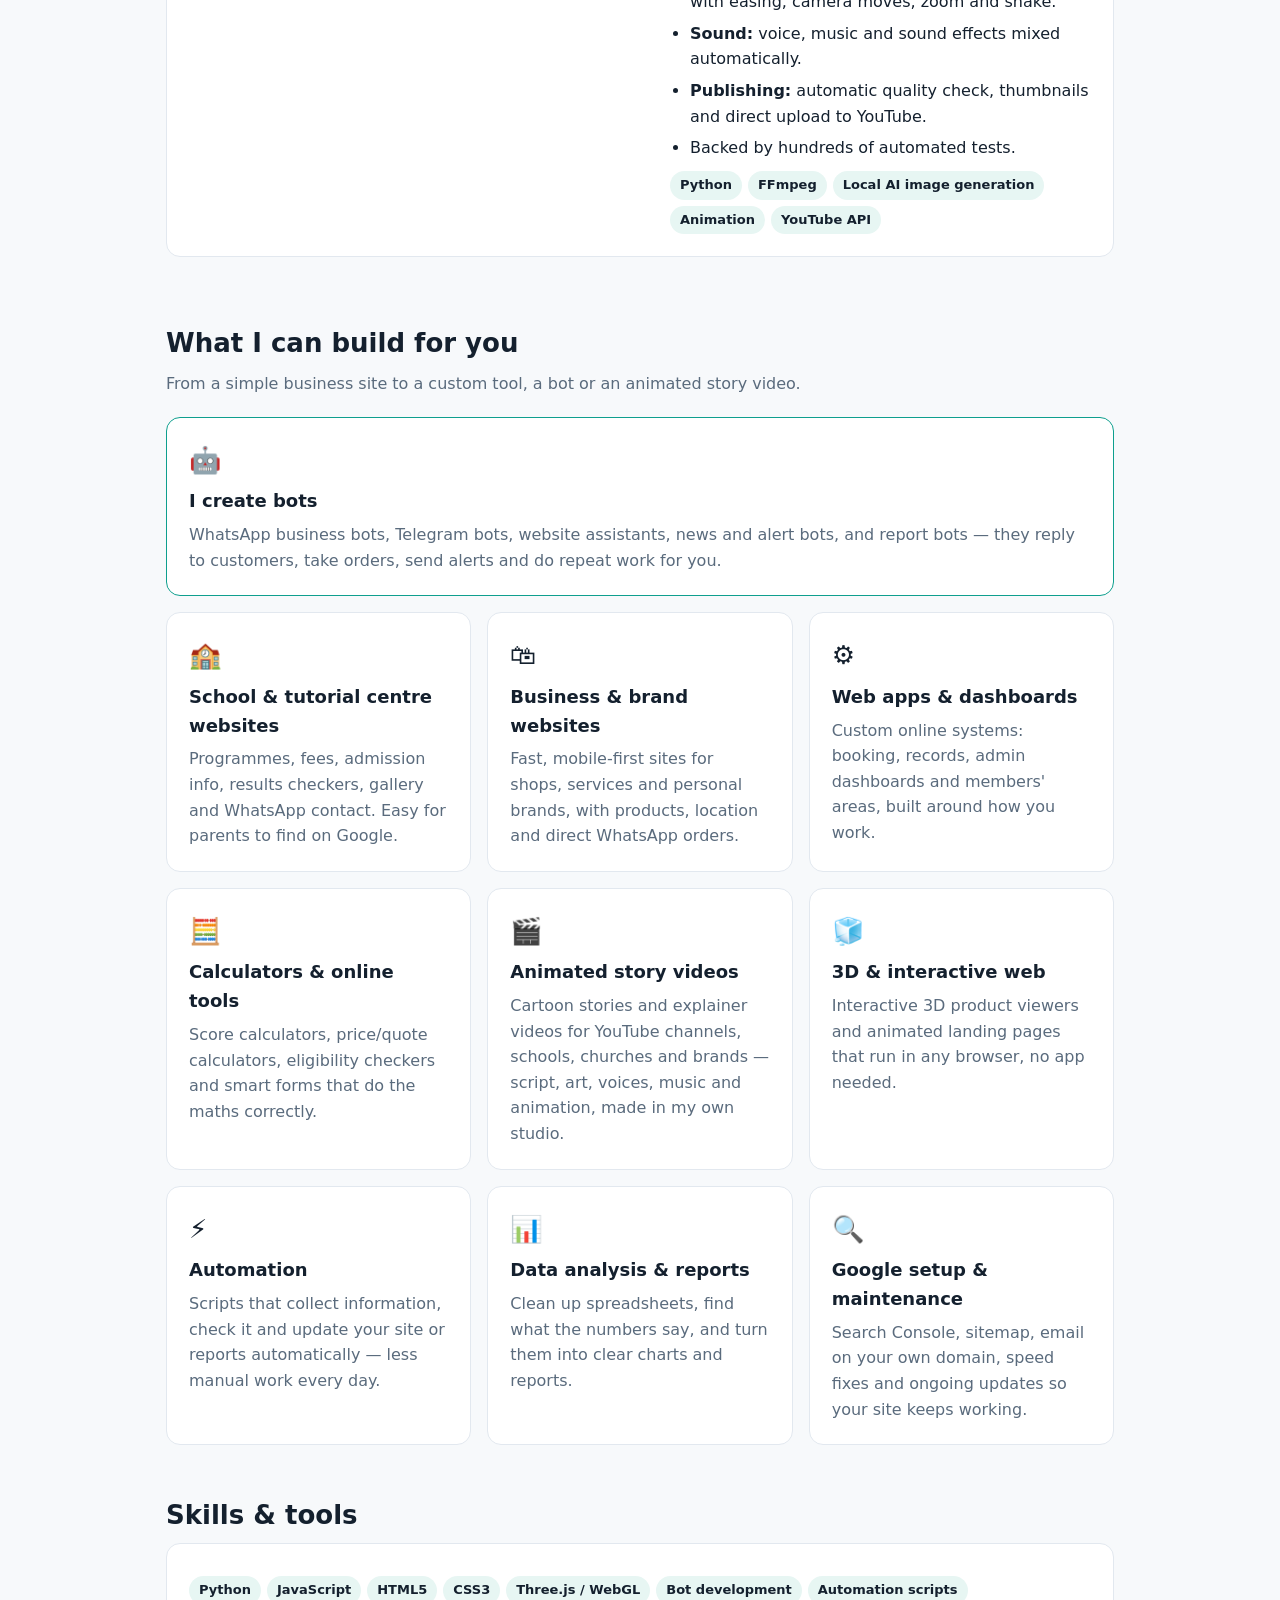
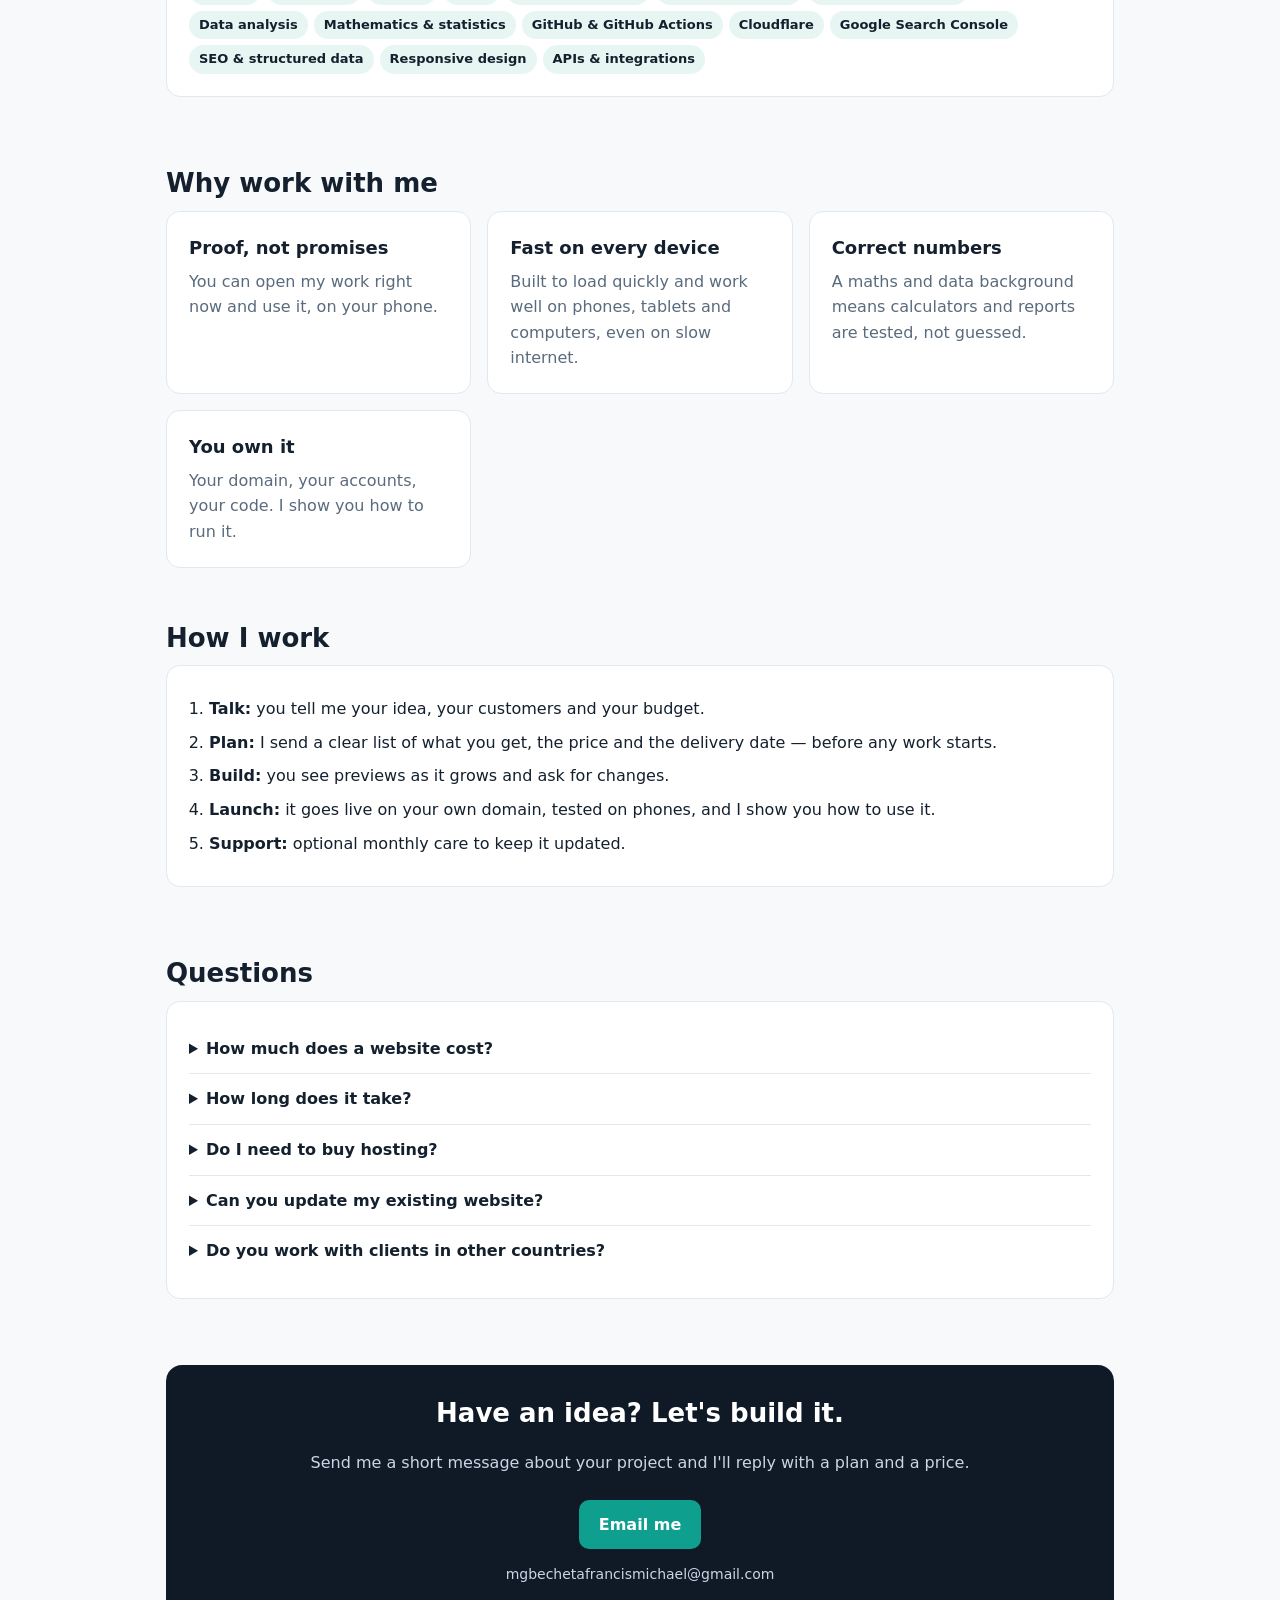
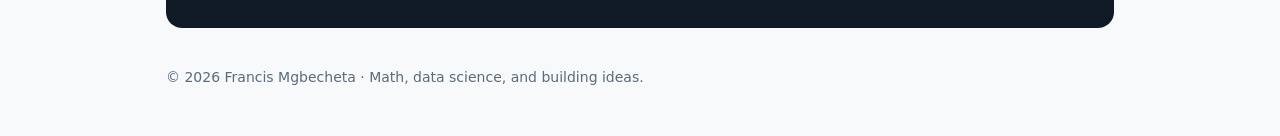
==== commit 2eac8f28: "Portfolio wording for clients in any country" ====
--- a/index.html
+++ b/index.html
@@ -247,7 +247,7 @@
     <h2>Why work with me</h2>
     <div class="grid">
       <div class="card"><h3>Proof, not promises</h3><p>You can open my work right now and use it, on your phone.</p></div>
-      <div class="card"><h3>Built for Nigerian users</h3><p>Fast on mobile data, WhatsApp-first contact, prices in naira where needed.</p></div>
+      <div class="card"><h3>Fast on every device</h3><p>Built to load quickly and work well on phones, tablets and computers, even on slow internet.</p></div>
       <div class="card"><h3>Correct numbers</h3><p>A maths and data background means calculators and reports are tested, not guessed.</p></div>
       <div class="card"><h3>You own it</h3><p>Your domain, your accounts, your code. I show you how to run it.</p></div>
     </div>
@@ -277,7 +277,7 @@
         <p>Often not. Many sites can run on free or very low-cost hosting. You will usually only need your own domain name.</p></details>
       <details><summary>Can you update my existing website?</summary>
         <p>Yes &mdash; I can fix, speed up, redesign or add tools to an existing site.</p></details>
-      <details><summary>Do you work with clients outside Nigeria?</summary>
+      <details><summary>Do you work with clients in other countries?</summary>
         <p>Yes. I work remotely and communicate by email or WhatsApp.</p></details>
     </div>
   </section>
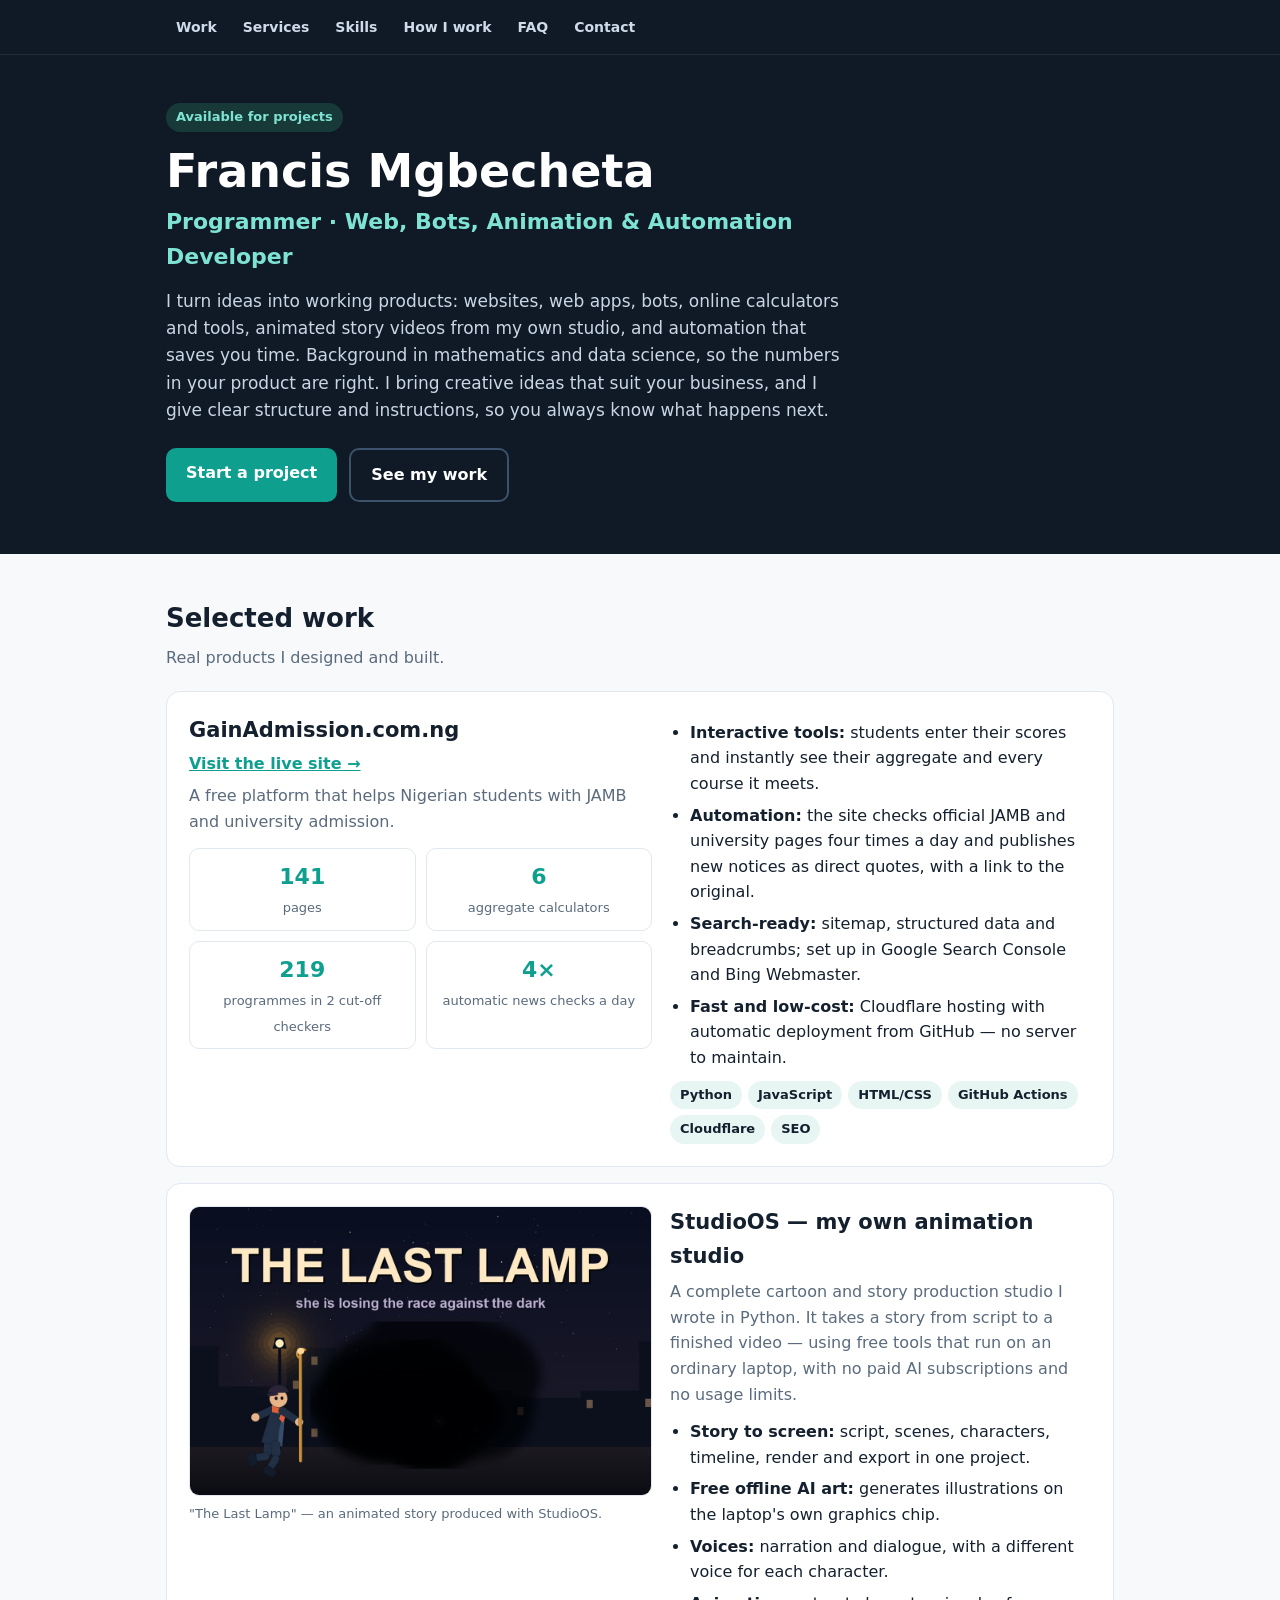
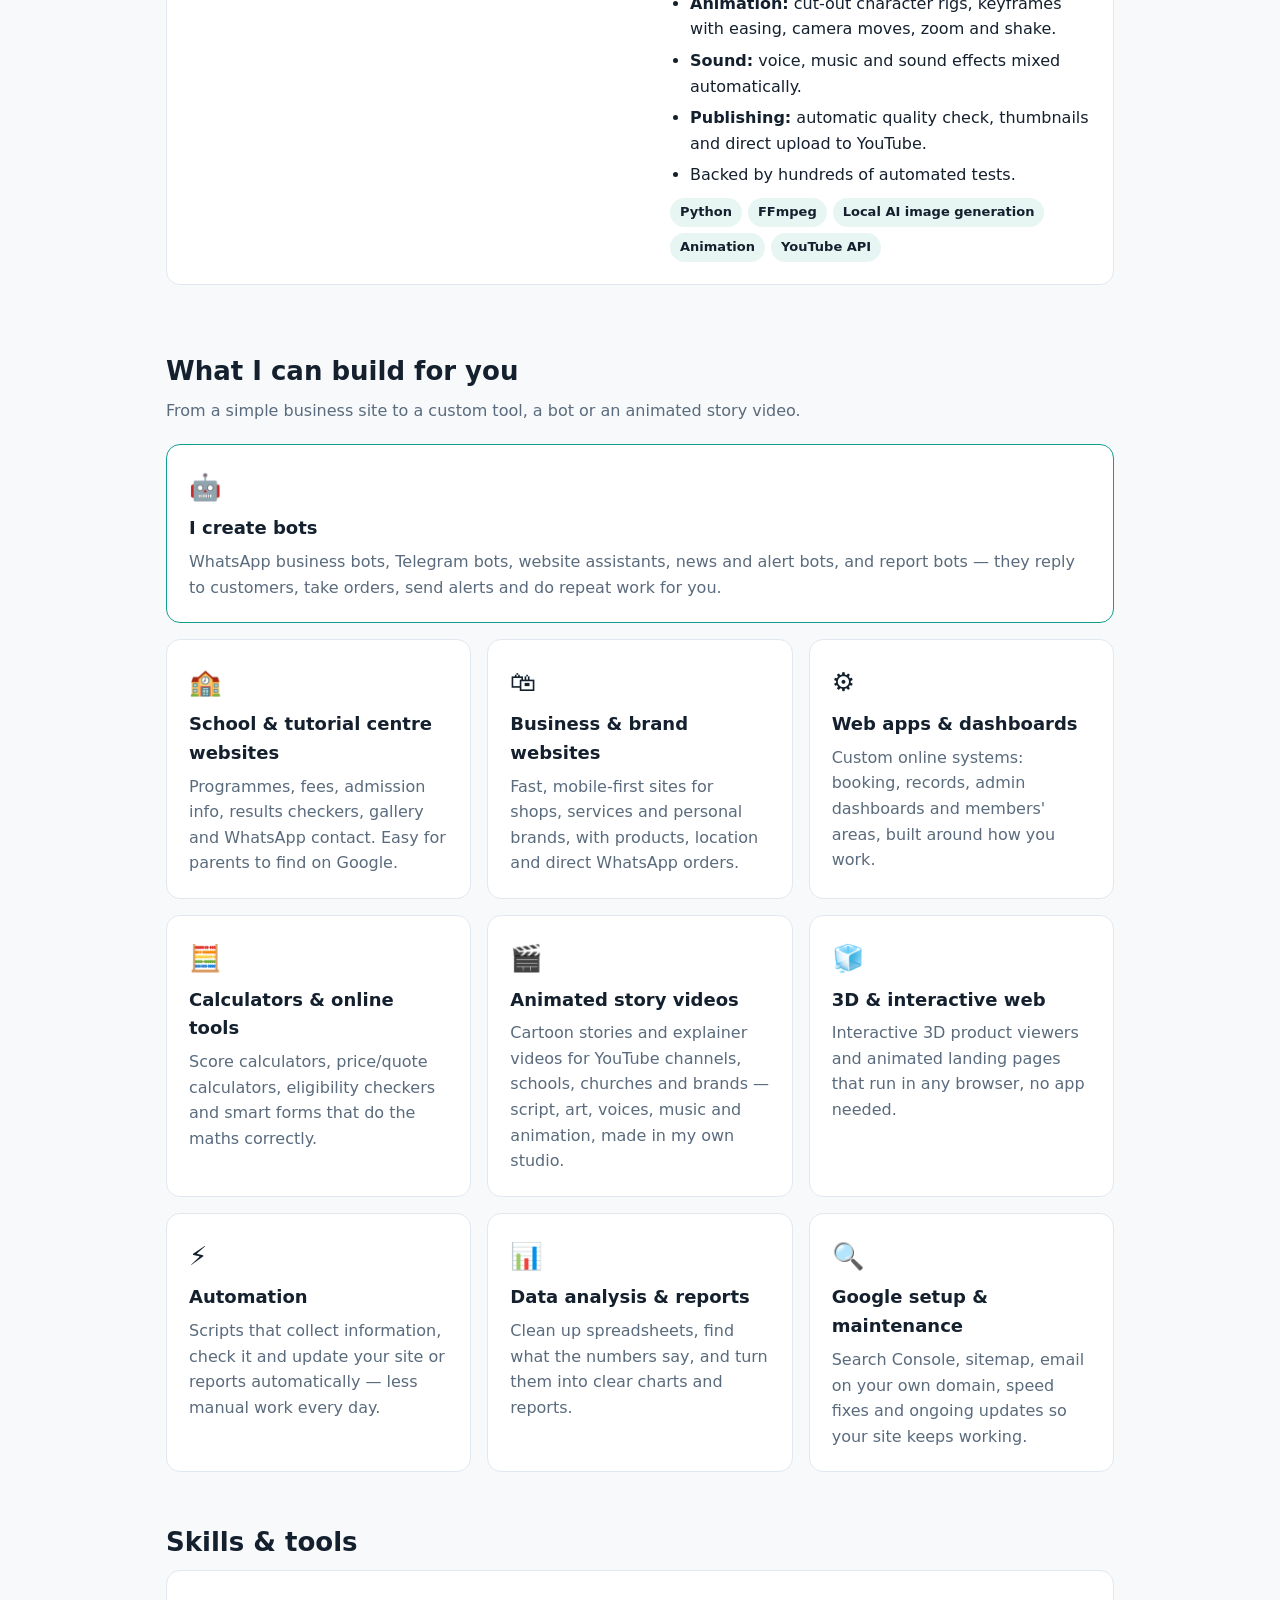
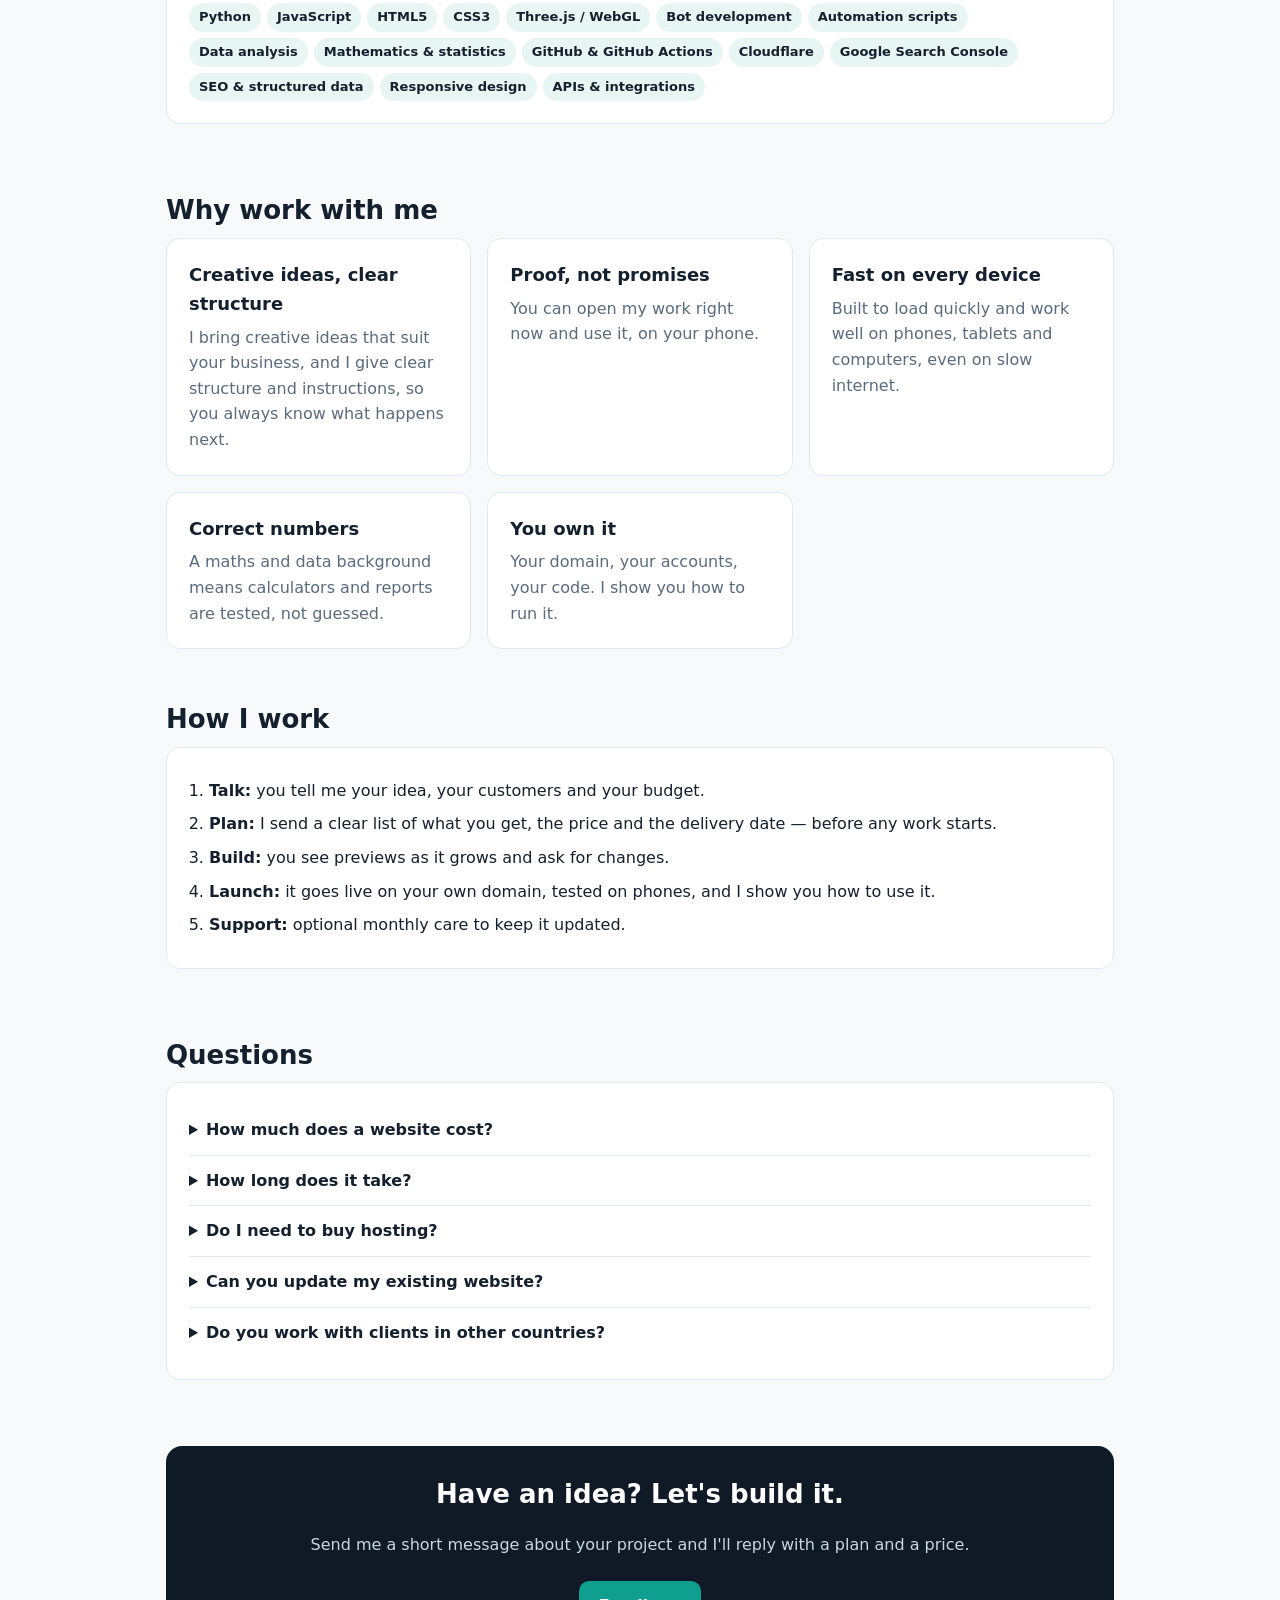
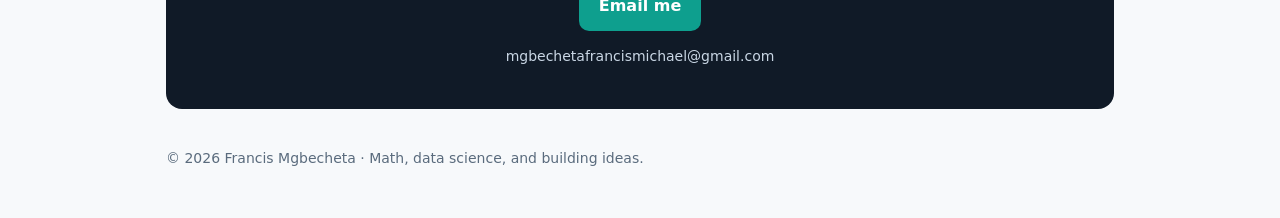
==== commit aa976122: "Add: creative ideas that suit your business, clear structure" ====
--- a/index.html
+++ b/index.html
@@ -6,6 +6,7 @@
 <title>Francis Mgbecheta - Programmer, Websites, Bots &amp; Animation</title>
 <meta name="description" content="Francis Mgbecheta creates websites, web apps, WhatsApp and Telegram bots, animated story videos and automation for schools, businesses and brands.">
 <meta name="theme-color" content="#101a27">
+<meta name="google-site-verification" content="eNHWQXhq4BvRAp8rcFWzObpg0qTAF7cjEQhYA7HCT9s" />
 <link rel="canonical" href="https://scottfrancis90.github.io/">
 <link rel="icon" type="image/png" href="img/icon.png">
 <link rel="apple-touch-icon" href="img/icon.png">
@@ -139,7 +140,8 @@
     <p class="role">Programmer &middot; Web, Bots, Animation &amp; Automation Developer</p>
     <p>I turn ideas into working products: websites, web apps, bots, online calculators and tools, animated
     story videos from my own studio, and automation that saves you time. Background in mathematics and data science, so the numbers in
-    your product are right.</p>
+    your product are right. I bring creative ideas that suit your business, and I give clear structure and
+    instructions, so you always know what happens next.</p>
     <div class="btns">
       <a class="btn btn-main" href="#contact">Start a project</a>
       <a class="btn btn-ghost" href="#work">See my work</a>
@@ -246,6 +248,7 @@
   <section>
     <h2>Why work with me</h2>
     <div class="grid">
+      <div class="card"><h3>Creative ideas, clear structure</h3><p>I bring creative ideas that suit your business, and I give clear structure and instructions, so you always know what happens next.</p></div>
       <div class="card"><h3>Proof, not promises</h3><p>You can open my work right now and use it, on your phone.</p></div>
       <div class="card"><h3>Fast on every device</h3><p>Built to load quickly and work well on phones, tablets and computers, even on slow internet.</p></div>
       <div class="card"><h3>Correct numbers</h3><p>A maths and data background means calculators and reports are tested, not guessed.</p></div>
